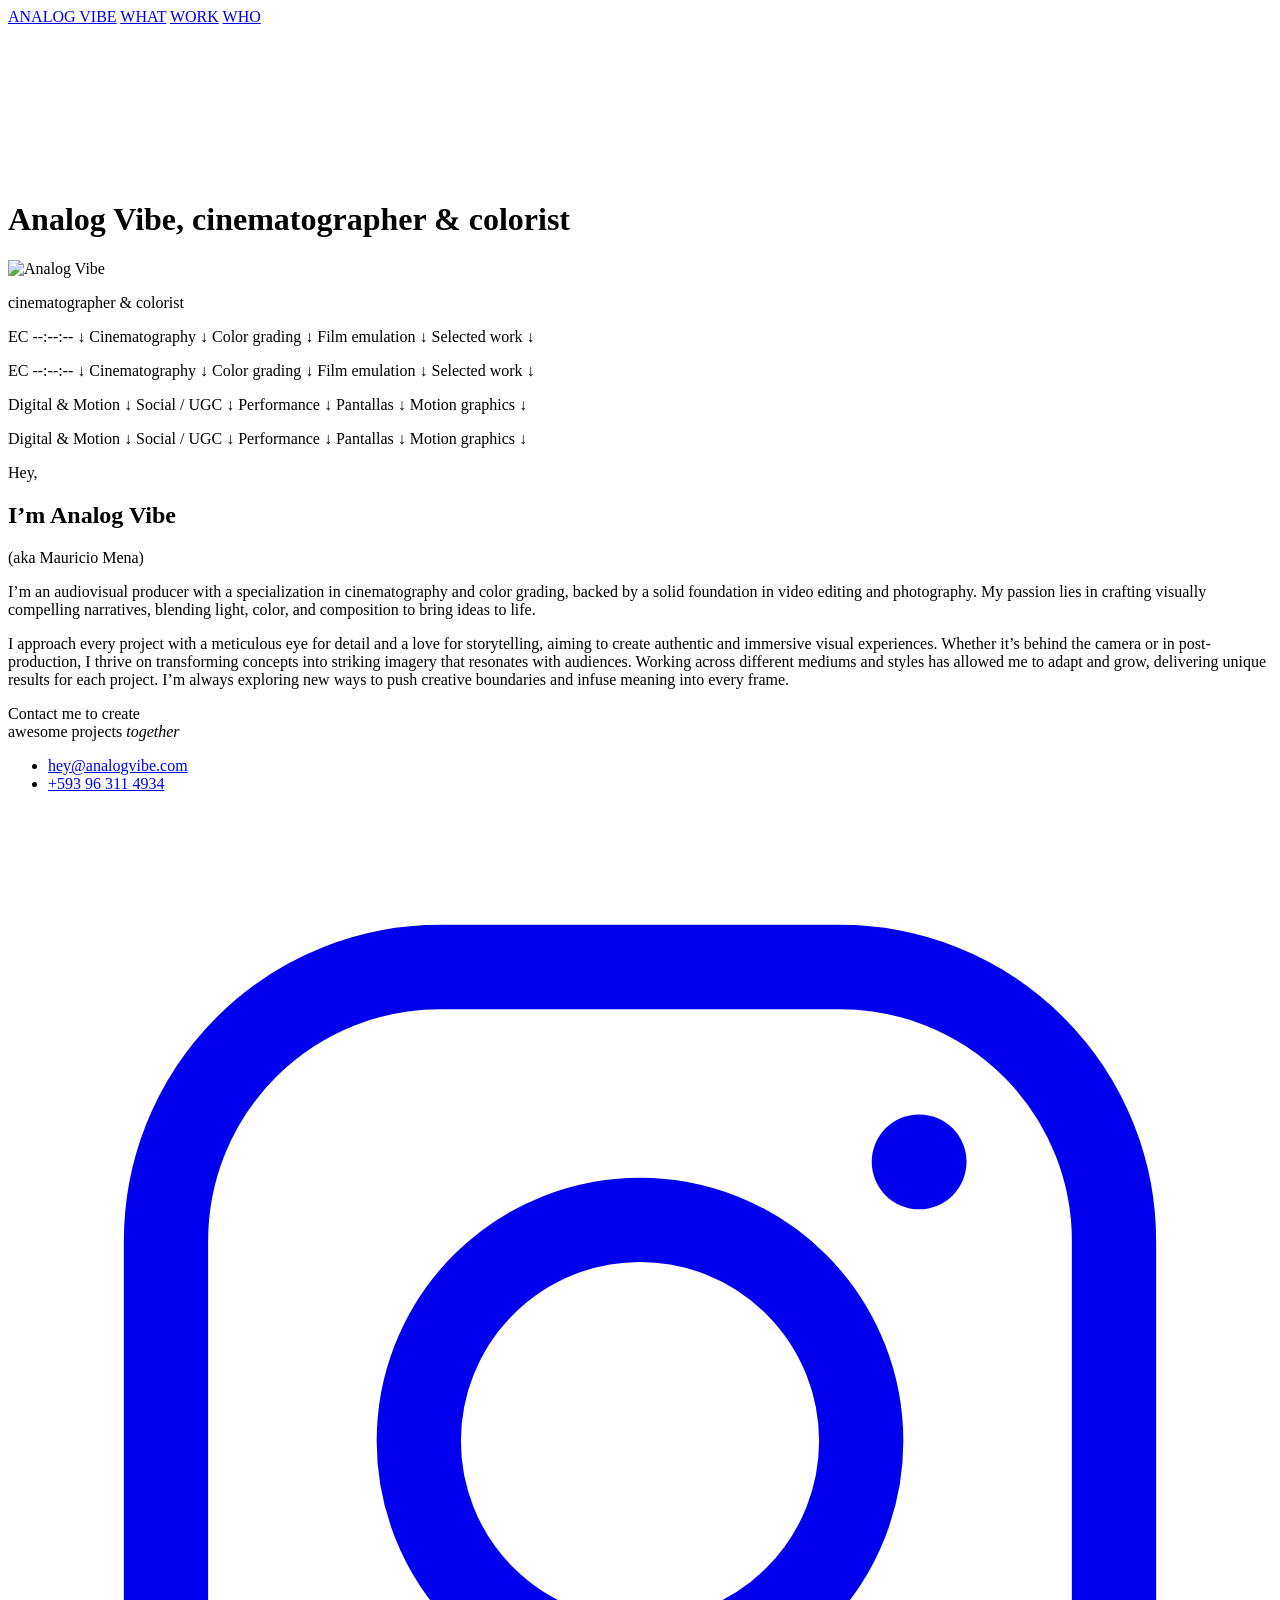
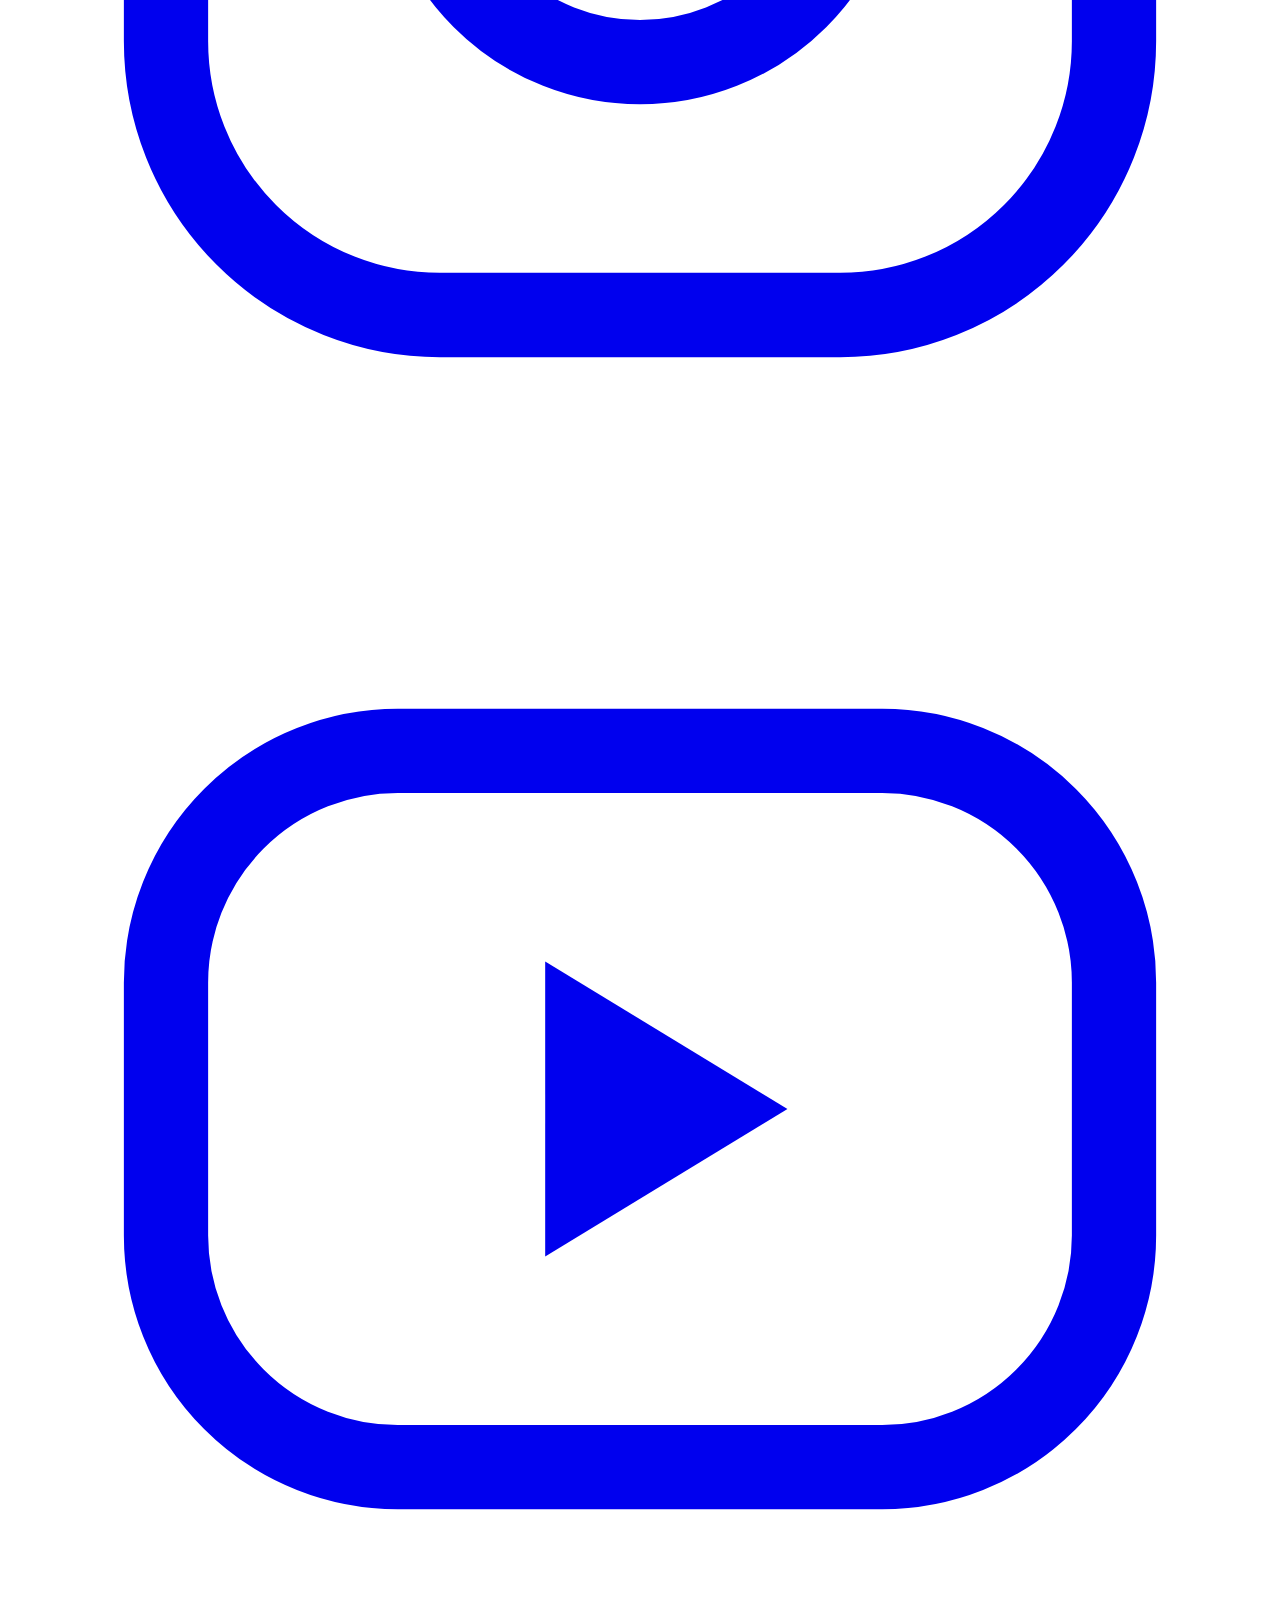
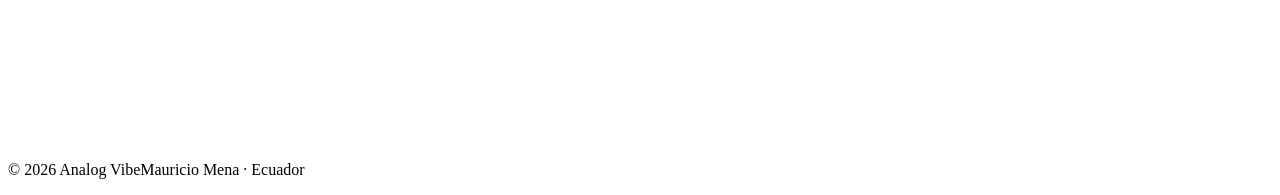
==== index.html @ 3e75805b "Add files via upload" ====
<!doctype html>
<html lang="es">
<head>
<meta charset="utf-8">
<meta name="viewport" content="width=device-width, initial-scale=1, viewport-fit=cover">
<title>Analog Vibe | Cinematographer and Colorist</title>
<meta name="description" content="Analog Vibe (Mauricio Mena) es productor audiovisual especializado en cinematografía y color grading. Documentales, comerciales, cortometrajes, contenido digital y motion graphics.">
<meta name="theme-color" content="#000000">
<link rel="canonical" href="https://analogvibe.com/">
<meta property="og:type" content="website">
<meta property="og:title" content="Analog Vibe | Cinematographer and Colorist">
<meta property="og:description" content="Productor audiovisual: cinematografía, color grading, contenido digital y motion graphics.">
<meta property="og:image" content="assets/img/hero-poster.jpg">
<link rel="icon" href="assets/img/favicon.png">
<link rel="preconnect" href="https://fonts.googleapis.com">
<link rel="preconnect" href="https://fonts.gstatic.com" crossorigin>
<link rel="stylesheet" href="https://fonts.googleapis.com/css2?family=Archivo:wdth,wght@62..125,100..900&display=swap">
<link rel="stylesheet" href="css/style.css">
<script type="application/ld+json">
{"@context":"https://schema.org","@type":"Person","name":"Mauricio Mena","alternateName":"Analog Vibe","jobTitle":"Cinematographer and Colorist","email":"hey@analogvibe.com","telephone":"+593963114934","sameAs":["https://www.instagram.com/analog_vibe001/","https://www.youtube.com/@analog_vibe001"]}
</script>
</head>
<body>

<nav class="nav" aria-label="Principal">
  <a class="nav__brand" href="#what">ANALOG VIBE</a>
  <span class="nav__links">
  <a href="#what" data-spy="what">WHAT</a>
  <a href="#work" data-spy="work">WORK</a>
  <a href="#who" data-spy="who">WHO</a>
  </span>
</nav>

<header class="hero" id="what">
  <video id="heroVideo" class="hero__video" autoplay muted loop playsinline preload="metadata" poster="assets/img/hero-poster.jpg" aria-hidden="true">
    <source src="assets/video/hero-720.mp4" type="video/mp4" media="(max-width: 800px)">
    <source src="assets/video/hero-1080.mp4" type="video/mp4">
  </video>
  <div class="hero__shade"></div>
  <div class="hero__brand">
    <h1 class="sr-only">Analog Vibe, cinematographer &amp; colorist</h1>
    <img class="hero__logo" src="assets/img/logo.png" alt="Analog Vibe" width="1895" height="492">
    <p class="hero__role">cinematographer &amp; colorist</p>
  </div>
</header>

<div class="band" aria-label="Información">
  <div class="band__track">
    <p class="band__set"><span class="clock" data-tz="America/Guayaquil">EC --:--:--</span> &darr; Cinematography &darr; Color grading &darr; Film emulation &darr; Selected work &darr;</p>
    <p class="band__set" aria-hidden="true"><span class="clock" data-tz="America/Guayaquil">EC --:--:--</span> &darr; Cinematography &darr; Color grading &darr; Film emulation &darr; Selected work &darr;</p>
  </div>
</div>

<main>
  <section class="work" id="work" data-block="cine" aria-label="Trabajos de cinematografía y color">
    <div class="work__bar">
      <p class="work__count" aria-live="polite"></p>
      <div class="filters" role="group" aria-label="Filtrar proyectos"></div>
    </div>
    <div class="stage"><div class="grid"></div></div>
    <div class="more"><button type="button" class="more__btn" hidden>Load More</button></div>
  </section>

  <div class="band band--sep" id="digital-band" aria-label="Digital y motion">
    <div class="band__track">
      <p class="band__set">Digital &amp; Motion &darr; Social / UGC &darr; Performance &darr; Pantallas &darr; Motion graphics &darr;</p>
      <p class="band__set" aria-hidden="true">Digital &amp; Motion &darr; Social / UGC &darr; Performance &darr; Pantallas &darr; Motion graphics &darr;</p>
    </div>
  </div>
  <section class="work work--digital" id="digital" data-block="digital" aria-label="Contenido digital y motion">
    <div class="work__bar">
      <p class="work__count" aria-live="polite"></p>
      <div class="filters" role="group" aria-label="Filtrar proyectos digitales"></div>
    </div>
    <div class="stage"><div class="grid"></div></div>
    <div class="more"><button type="button" class="more__btn" hidden>Load More</button></div>
  </section>

  <section class="about" id="who" aria-labelledby="aboutTitle">
    <div class="about__bg" role="presentation"></div>
    <div class="about__text">
      <p class="about__hey">Hey,</p>
      <h2 class="about__title" id="aboutTitle">I’m Analog Vibe</h2>
      <p class="about__aka">(aka Mauricio Mena)</p>
      <p>I’m an audiovisual producer with a specialization in cinematography and color grading, backed by a solid foundation in video editing and photography. My passion lies in crafting visually compelling narratives, blending light, color, and composition to bring ideas to life.</p>
      <p>I approach every project with a meticulous eye for detail and a love for storytelling, aiming to create authentic and immersive visual experiences. Whether it’s behind the camera or in post-production, I thrive on transforming concepts into striking imagery that resonates with audiences. Working across different mediums and styles has allowed me to adapt and grow, delivering unique results for each project. I’m always exploring new ways to push creative boundaries and infuse meaning into every frame.</p>
    </div>
  </section>

</main>

<footer class="contact" id="contact">
  <div class="contact__top">
    <p class="contact__cta">Contact me to create<br>awesome projects <em>together</em></p>
    <ul class="contact__list">
      <li><a href="mailto:hey@analogvibe.com">hey@analogvibe.com</a></li>
      <li><a href="tel:+593963114934">+593 96 311 4934</a></li>
    </ul>
    <p class="contact__social">
      <a href="https://www.instagram.com/analog_vibe001/" target="_blank" rel="noopener" aria-label="Instagram de Analog Vibe">
        <svg viewBox="0 0 24 24" fill="none" stroke="currentColor" stroke-width="1.6" aria-hidden="true"><rect x="3" y="3" width="18" height="18" rx="5.2"/><circle cx="12" cy="12" r="4.2"/><circle cx="17.3" cy="6.7" r=".9" fill="currentColor" stroke="none"/></svg>
      </a>
      <a href="https://www.youtube.com/@analog_vibe001" target="_blank" rel="noopener" aria-label="YouTube de Analog Vibe">
        <svg viewBox="0 0 24 24" fill="none" stroke="currentColor" stroke-width="1.6" aria-hidden="true"><rect x="3" y="5.2" width="18" height="13.6" rx="4.4"/><path d="M10.2 9.2l4.6 2.8-4.6 2.8z" fill="currentColor" stroke="none"/></svg>
      </a>
    </p>
  </div>
  <p class="contact__legal"><span>&copy; 2026 Analog Vibe</span><span>Mauricio Mena · Ecuador</span></p>
</footer>

<dialog class="lb" id="lightbox" aria-label="Reproductor de video">
  <div class="lb__inner">
    <button type="button" class="lb__close" aria-label="Cerrar video">&times;</button>
    <div class="lb__screen" id="lbScreen"></div>
    <div class="lb__meta">
      <h3 id="lbTitle"></h3>
      <p id="lbDesc"></p>
      <a id="lbLink" href="#" target="_blank" rel="noopener" hidden>Ver en YouTube</a>
    </div>
  </div>
</dialog>

<noscript><p style="padding:24px;text-align:center">Activa JavaScript para ver la galería, o visita <a href="https://www.youtube.com/@analog_vibe001">YouTube</a>.</p></noscript>

<script src="data/projects.js"></script>
<script src="js/main.js"></script>
</body>
</html>
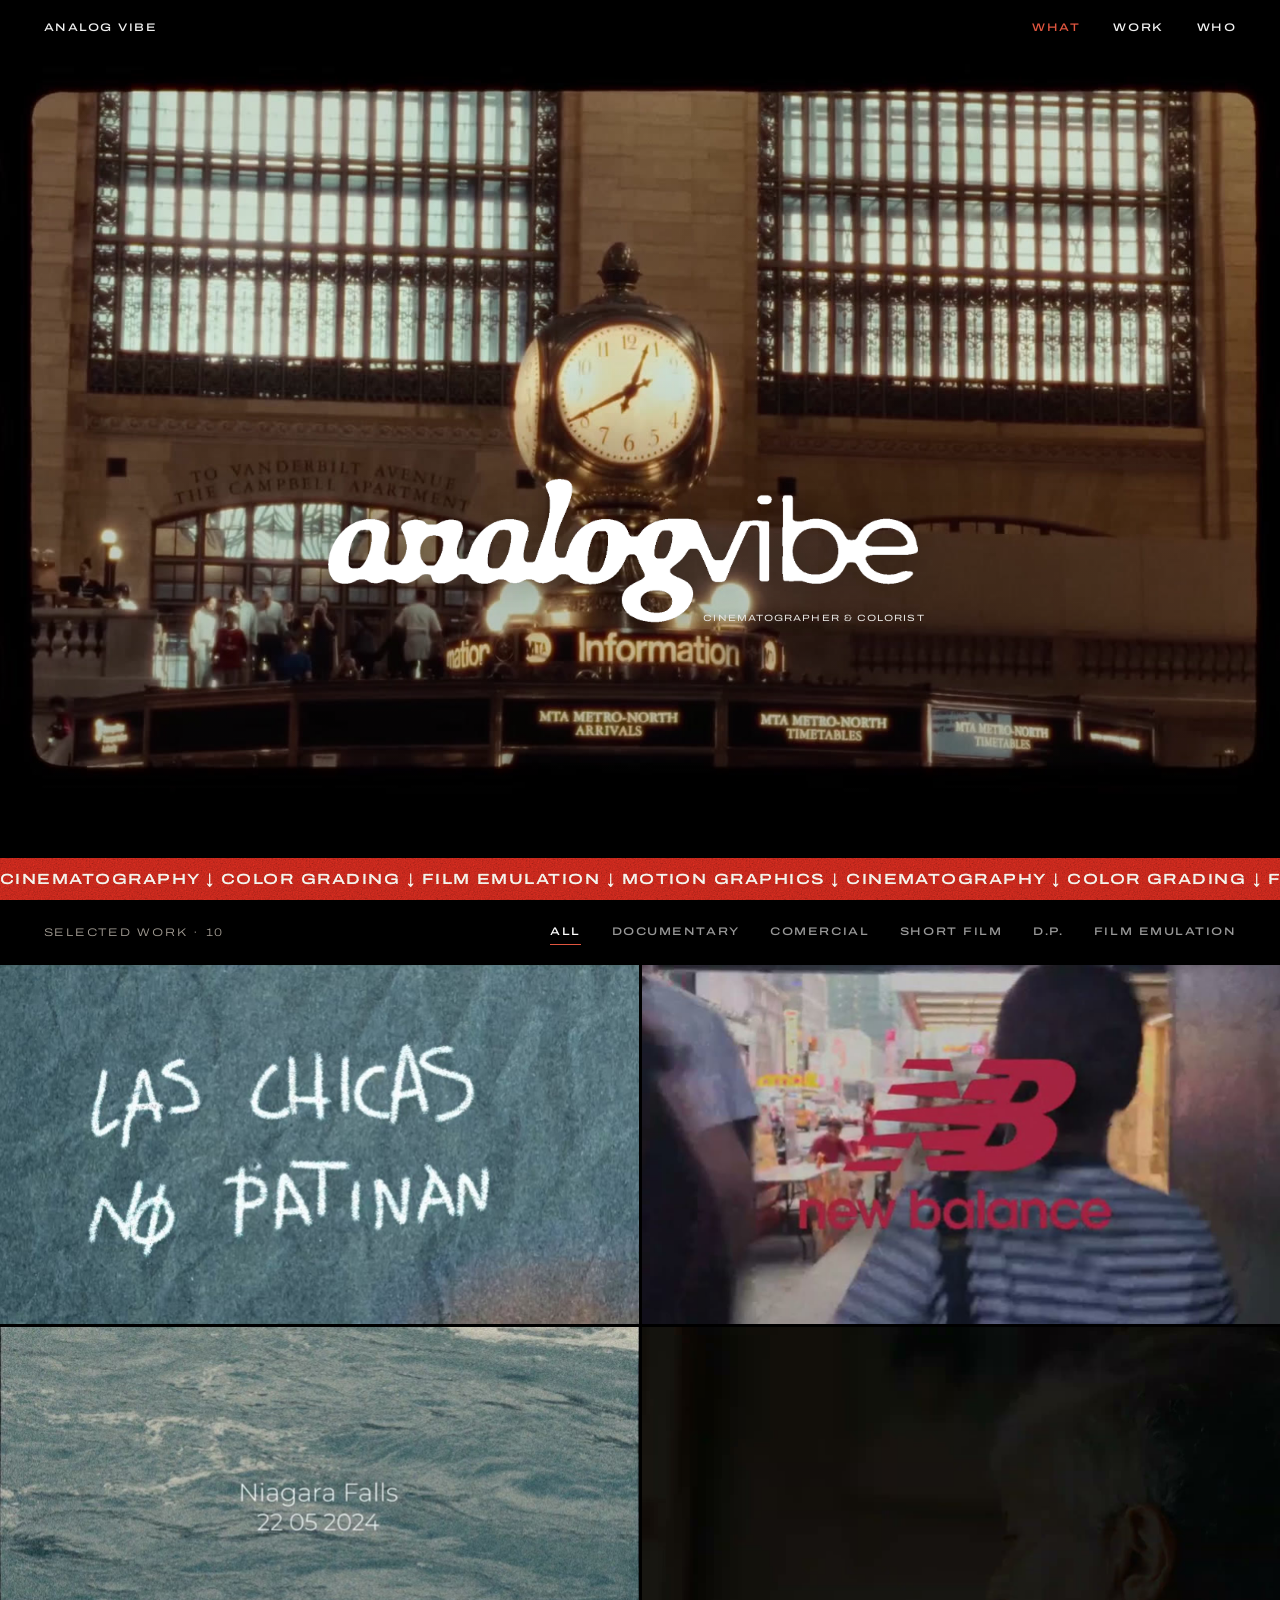
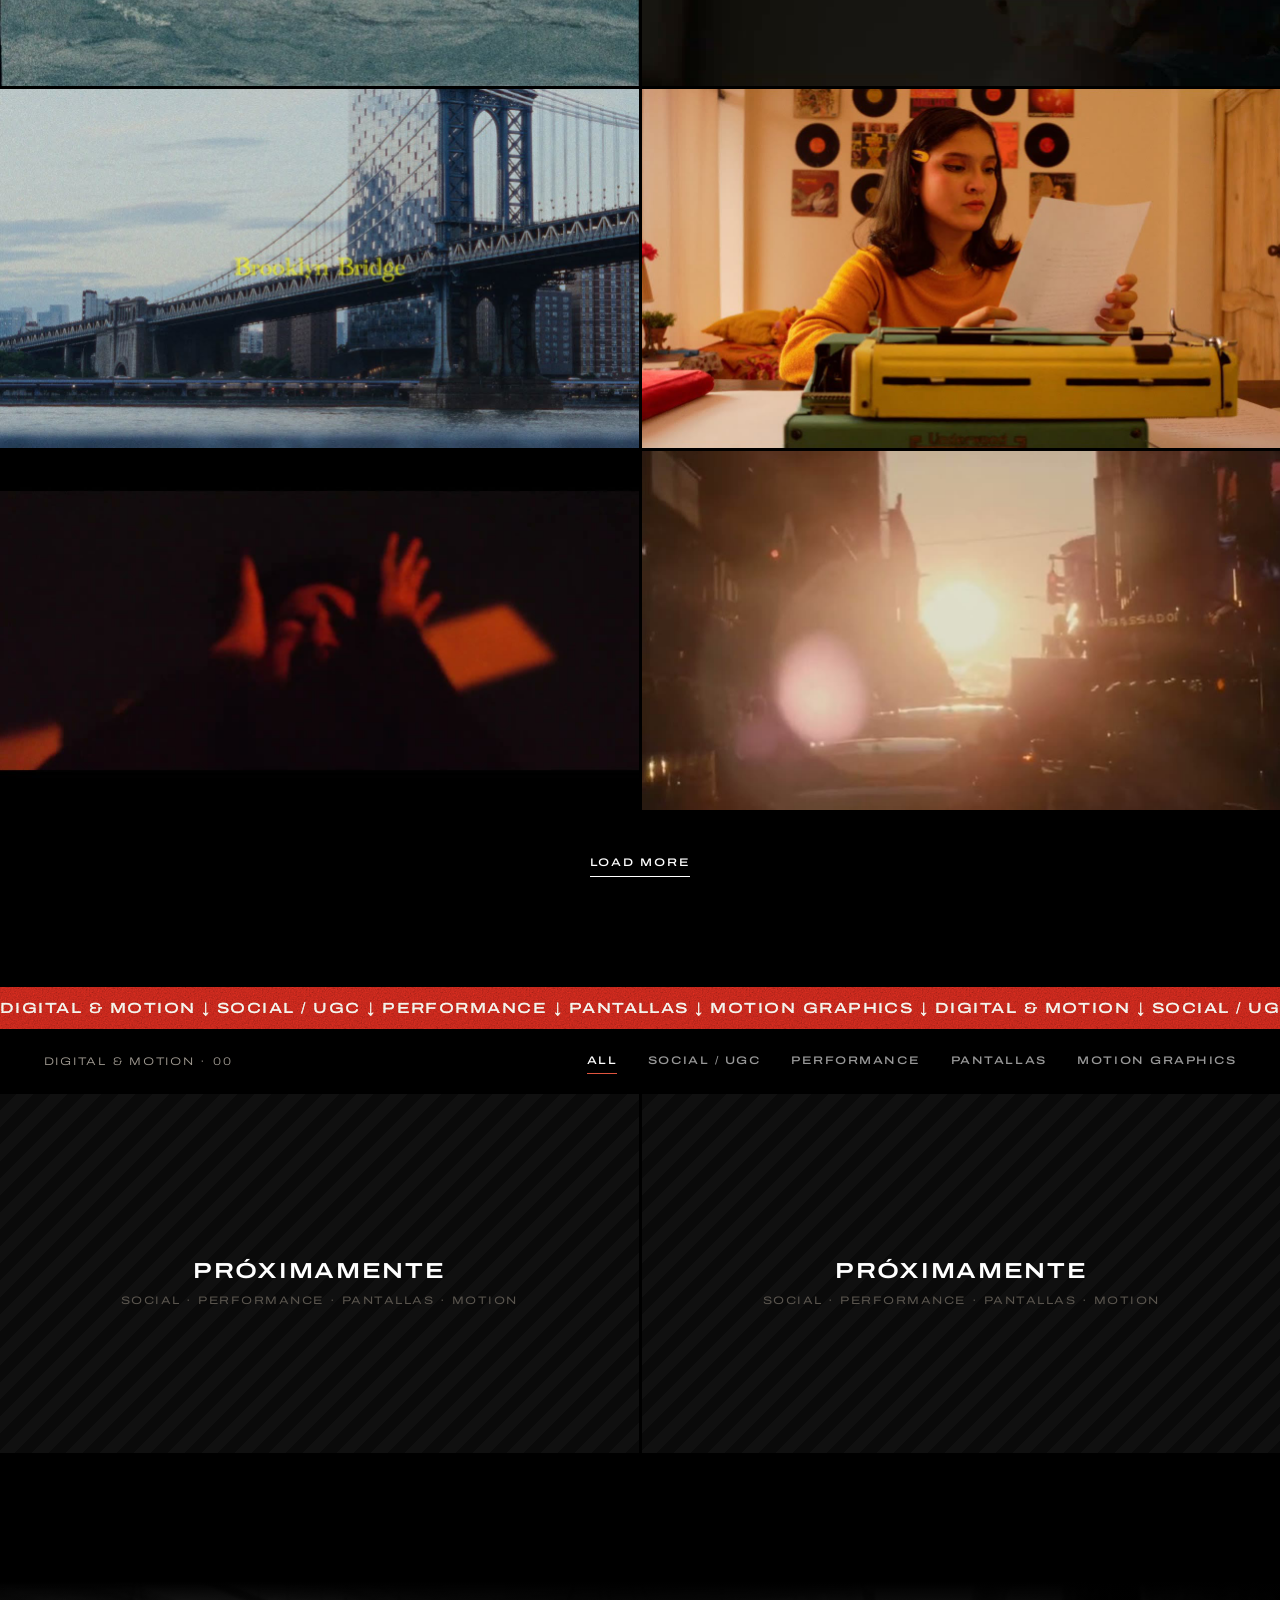
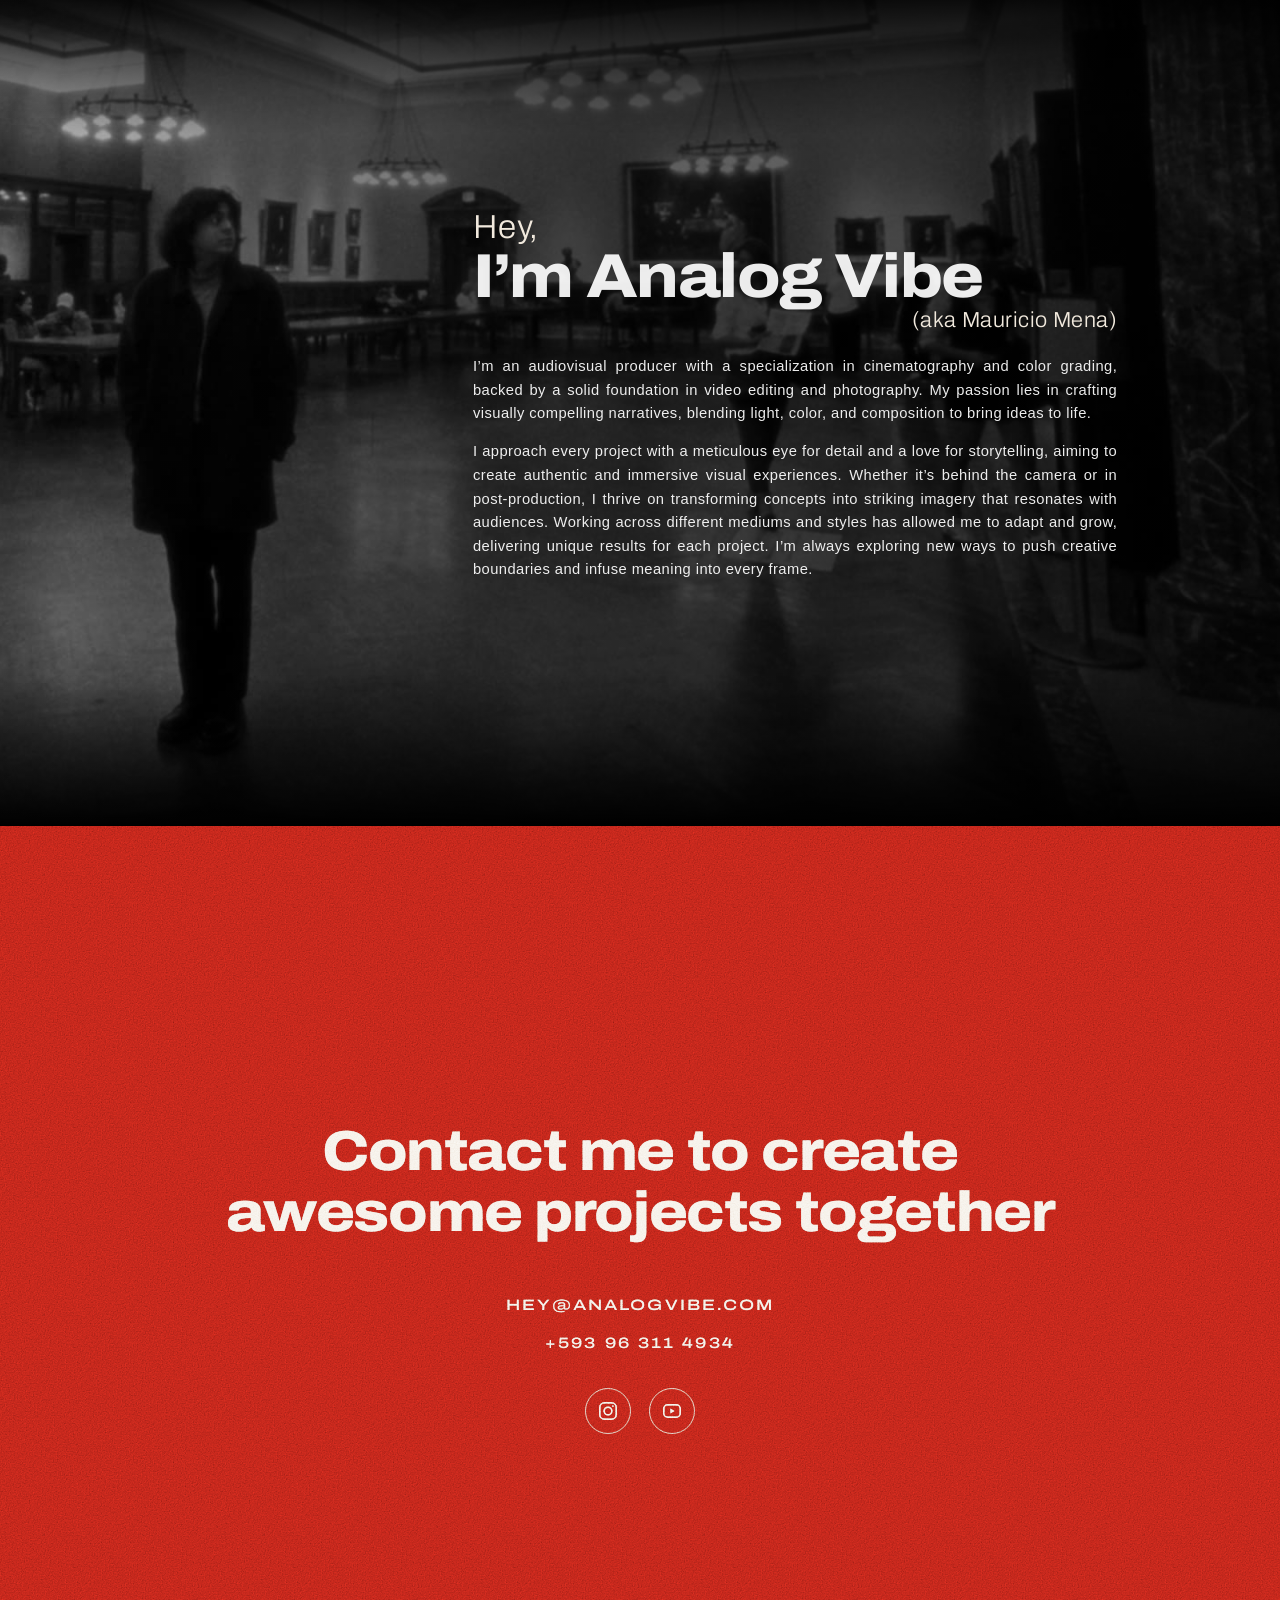
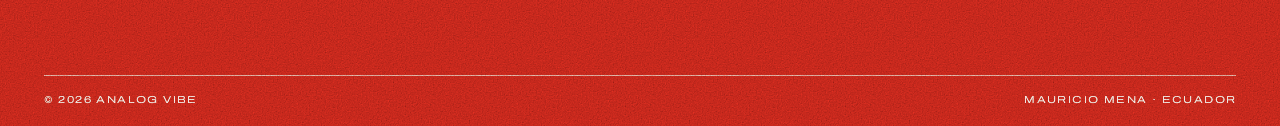
==== commit 6f0a4551: "Add files via upload" ====
--- a/index.html
+++ b/index.html
@@ -46,8 +46,8 @@
 
 <div class="band" aria-label="Información">
   <div class="band__track">
-    <p class="band__set"><span class="clock" data-tz="America/Guayaquil">EC --:--:--</span> &darr; Cinematography &darr; Color grading &darr; Film emulation &darr; Selected work &darr;</p>
-    <p class="band__set" aria-hidden="true"><span class="clock" data-tz="America/Guayaquil">EC --:--:--</span> &darr; Cinematography &darr; Color grading &darr; Film emulation &darr; Selected work &darr;</p>
+    <p class="band__set">Cinematography &darr; Color grading &darr; Film emulation &darr; Motion graphics &darr; Cinematography &darr; Color grading &darr; Film emulation &darr; Motion graphics &darr; </p>
+    <p class="band__set" aria-hidden="true">Cinematography &darr; Color grading &darr; Film emulation &darr; Motion graphics &darr; Cinematography &darr; Color grading &darr; Film emulation &darr; Motion graphics &darr; </p>
   </div>
 </div>
 
@@ -63,8 +63,8 @@
 
   <div class="band band--sep" id="digital-band" aria-label="Digital y motion">
     <div class="band__track">
-      <p class="band__set">Digital &amp; Motion &darr; Social / UGC &darr; Performance &darr; Pantallas &darr; Motion graphics &darr;</p>
-      <p class="band__set" aria-hidden="true">Digital &amp; Motion &darr; Social / UGC &darr; Performance &darr; Pantallas &darr; Motion graphics &darr;</p>
+      <p class="band__set">Digital &amp; Motion &darr; Social / UGC &darr; Performance &darr; Pantallas &darr; Motion graphics &darr; Digital &amp; Motion &darr; Social / UGC &darr; Performance &darr; Pantallas &darr; Motion graphics &darr; </p>
+      <p class="band__set" aria-hidden="true">Digital &amp; Motion &darr; Social / UGC &darr; Performance &darr; Pantallas &darr; Motion graphics &darr; Digital &amp; Motion &darr; Social / UGC &darr; Performance &darr; Pantallas &darr; Motion graphics &darr; </p>
     </div>
   </div>
   <section class="work work--digital" id="digital" data-block="digital" aria-label="Contenido digital y motion">
--- a/css/style.css
+++ b/css/style.css
@@ -0,0 +1,178 @@
+/* Analog Vibe: tus trabajos primero.
+   Estructura: hero en video, franja roja, proyectos en tarjetas grandes, About, Digital & Motion, contacto.
+   Para probar rojos en vivo, abre la web con #colores al final de la dirección. */
+:root{
+  --bg:#000;
+  --fg:#fff;
+  --cream:#f1e9dd;
+  --dim:#a39d94;
+  --red:#9b1c14;        /* rojo profundo/vintage: franja, contacto, hover */
+  --red-hi:#e0553f;     /* versión clara del mismo rojo, para texto pequeño sobre negro */
+    --wide:"Archivo","Helvetica Neue",Helvetica,Arial,sans-serif;
+  --font-body:"Avenir Next","Avenir","Helvetica Neue",Helvetica,Arial,sans-serif;
+  --band:42px;
+  --gutter:clamp(16px,3.4vw,48px);
+  color-scheme:dark;
+}
+*{box-sizing:border-box}
+html{scroll-behavior:smooth}
+body{margin:0;background:var(--bg);color:var(--fg);font-family:var(--font-body);font-weight:300;line-height:1.6;-webkit-font-smoothing:antialiased;overflow-x:hidden}
+img,video{max-width:100%;display:block}
+a{color:inherit}
+:focus-visible{outline:2px solid var(--red-hi);outline-offset:3px}
+.sr-only{position:absolute;width:1px;height:1px;overflow:hidden;clip:rect(0 0 0 0);white-space:nowrap}
+.wide{font-family:var(--wide);font-stretch:125%;font-variation-settings:"wdth" 125;text-transform:uppercase;letter-spacing:.1em}
+
+/* menú: barra superior; transparente sobre el hero, sólida al bajar */
+html{scroll-padding-top:56px}
+.nav{position:fixed;top:0;left:0;right:0;z-index:30;display:flex;align-items:center;justify-content:space-between;height:56px;padding:env(safe-area-inset-top,0px) max(var(--gutter),env(safe-area-inset-right,0px)) 0 max(var(--gutter),env(safe-area-inset-left,0px));font-family:var(--wide);font-stretch:125%;font-variation-settings:"wdth" 125;font-weight:500;font-size:11px;letter-spacing:.14em;background:transparent;transition:background .35s,backdrop-filter .35s}
+.nav.is-solid{background:rgba(0,0,0,.88);-webkit-backdrop-filter:blur(10px);backdrop-filter:blur(10px)}
+.nav__brand{opacity:0;pointer-events:none;transition:opacity .35s}
+.nav.is-solid .nav__brand{opacity:1;pointer-events:auto}
+.nav__links{display:flex;gap:clamp(18px,2.6vw,36px)}
+.nav a{text-decoration:none;color:rgba(255,255,255,.94);transition:color .25s}
+.nav a:hover,.nav a.is-active{color:var(--red-hi)}
+.nav__brand:hover{color:#fff}
+
+/* hero */
+.hero{position:relative;height:calc(100svh - var(--band));min-height:440px;overflow:hidden;background:#000}
+.hero__video{position:absolute;inset:0;width:100%;height:100%;object-fit:cover}
+.hero__shade{position:absolute;inset:0;background:linear-gradient(rgba(0,0,0,.12),rgba(0,0,0,.05) 40%,rgba(0,0,0,.3))}
+.hero__brand{position:absolute;left:50%;top:62%;width:min(62vw,720px);transform:translate(-50%,-50%)}
+.hero__logo{width:100%;height:auto;filter:drop-shadow(0 2px 14px rgba(0,0,0,.25))}
+.hero__brand{container-type:inline-size}
+.hero__role{position:absolute;left:58.8%;right:11.4%;bottom:1.6%;margin:0;padding:0;text-align:right;white-space:nowrap;font-family:var(--wide);font-stretch:125%;font-variation-settings:"wdth" 125;font-weight:400;text-transform:uppercase;font-size:clamp(6px,.62vw,9px);font-size:1.26cqw;letter-spacing:.12em;line-height:1;color:#e9e7e4;text-shadow:0 1px 8px rgba(0,0,0,.45)}
+
+/* grano de película sobre el rojo */
+.band,.contact{position:relative;isolation:isolate}
+.band::after,.contact::after{content:"";position:absolute;inset:-60px;z-index:5;pointer-events:none;opacity:.95;mix-blend-mode:overlay;background:url("data:image/svg+xml,%3Csvg xmlns='http://www.w3.org/2000/svg' width='220' height='220'%3E%3Cfilter id='n'%3E%3CfeTurbulence type='fractalNoise' baseFrequency='.75' numOctaves='2' stitchTiles='stitch'/%3E%3CfeColorMatrix values='.33 .33 .33 0 0 .33 .33 .33 0 0 .33 .33 .33 0 0 0 0 0 0 1'/%3E%3C/filter%3E%3Crect width='100%25' height='100%25' filter='url(%23n)'/%3E%3C/svg%3E");animation:grain .9s steps(1) infinite}
+@keyframes grain{0%{transform:translate(0,0)}20%{transform:translate(-37px,22px)}40%{transform:translate(29px,-41px)}60%{transform:translate(-18px,-30px)}80%{transform:translate(41px,35px)}100%{transform:translate(0,0)}}
+
+/* franja roja */
+.band{background:var(--red);color:var(--cream);overflow:hidden;white-space:nowrap;font-family:var(--wide);font-stretch:125%;font-variation-settings:"wdth" 125;font-weight:500;text-transform:uppercase;letter-spacing:.1em;font-size:clamp(12px,1.15vw,15px)}
+.band__track{display:flex;width:max-content;animation:marquee 46s linear infinite}
+.band__set{margin:0;height:var(--band);line-height:var(--band);white-space:pre}
+.band--sep{margin-top:clamp(56px,8vw,120px)}
+.band__set::after{content:"   "}
+@keyframes marquee{to{transform:translateX(-50%)}}
+
+/* proyectos */
+.work{padding-top:0}
+.work__bar{display:flex;flex-wrap:wrap;align-items:center;justify-content:space-between;gap:10px 28px;padding:20px var(--gutter)}
+.work__count{margin:0;font-family:var(--wide);font-stretch:125%;font-variation-settings:"wdth" 125;font-size:11px;letter-spacing:.16em;text-transform:uppercase;color:var(--dim)}
+.filters{display:flex;flex-wrap:wrap;gap:8px clamp(16px,2.4vw,34px)}
+.filters button{all:unset;cursor:pointer;font-family:var(--wide);font-stretch:125%;font-variation-settings:"wdth" 125;font-weight:500;font-size:11px;letter-spacing:.14em;text-transform:uppercase;color:rgba(255,255,255,.6);padding:3px 0;border-bottom:1px solid transparent;transition:color .2s,border-color .2s}
+.filters button:hover{color:#fff}
+.filters button[aria-pressed="true"]{color:#fff;border-bottom-color:var(--red-hi)}
+.filters button:focus-visible{outline:2px solid var(--red-hi);outline-offset:4px}
+
+.stage{position:relative}
+.grid{display:grid;grid-template-columns:repeat(2,minmax(0,1fr));gap:3px}
+
+.tile{all:unset;box-sizing:border-box;position:relative;display:block;aspect-ratio:16/9;overflow:hidden;cursor:pointer;background:#0b0b0b;min-width:0;will-change:transform}
+.tile:focus-visible{outline:3px solid var(--red-hi);outline-offset:-3px}
+.tile__media{position:absolute;inset:0;width:100%;height:100%;object-fit:cover;transition:transform 1.1s cubic-bezier(.2,.8,.2,1)}
+.tile__shade{position:absolute;inset:0;background:rgba(0,0,0,.55);opacity:0;transition:opacity .45s}
+.tile__tint{position:absolute;inset:0;background:var(--red);mix-blend-mode:multiply;opacity:0;transition:opacity .5s}
+.tile__text{position:absolute;left:0;right:0;top:50%;transform:translateY(-50%);padding:0 8%;text-align:center;opacity:0;transition:opacity .45s,transform .6s cubic-bezier(.2,.8,.2,1);transform:translateY(calc(-50% + 10px))}
+.tile__name{display:block;font-family:var(--wide);font-stretch:125%;font-variation-settings:"wdth" 125;font-weight:600;text-transform:uppercase;letter-spacing:.08em;font-size:clamp(14px,1.7vw,26px);line-height:1.25;color:#fff;text-wrap:balance}
+.tile__sub{display:block;margin-top:.7em;font-family:var(--wide);font-stretch:125%;font-variation-settings:"wdth" 125;font-weight:400;text-transform:uppercase;letter-spacing:.14em;font-size:clamp(9px,.85vw,12px);line-height:1.5;color:rgba(255,255,255,.75);text-wrap:balance}
+.tile__credit{position:absolute;left:0;right:0;bottom:clamp(12px,1.8vw,24px);padding:0 6%;text-align:center;font-family:var(--wide);font-stretch:125%;font-variation-settings:"wdth" 125;font-weight:500;font-size:clamp(8px,.72vw,11px);letter-spacing:.14em;text-transform:uppercase;color:rgba(255,255,255,.88);opacity:0;transition:opacity .45s}
+.tile:hover .tile__media,.tile:focus-visible .tile__media{transform:scale(1.05)}
+.tile:hover .tile__tint,.tile:focus-visible .tile__tint{opacity:.35}
+.tile:hover .tile__shade,.tile:focus-visible .tile__shade{opacity:1}
+.tile:hover .tile__text,.tile:focus-visible .tile__text{opacity:1;transform:translateY(-50%)}
+.tile:hover .tile__credit,.tile:focus-visible .tile__credit{opacity:1}
+.tile--soon .tile__text,.tile--soon .tile__shade{opacity:1}
+@media (hover:none){.tile__shade{opacity:1;background:linear-gradient(rgba(0,0,0,.3),rgba(0,0,0,.5))}.tile__text,.tile__credit{opacity:1;transform:translateY(-50%)}.tile__credit{transform:none}}
+.tile--soon{cursor:default;pointer-events:none;background:repeating-linear-gradient(135deg,#0a0a0a 0 12px,#101010 12px 24px)}
+.tile--soon .tile__text{color:#5a554e}
+.tile--soon .tile__sub{color:#5a554e}
+
+/* tarjetas que salen: caen, chocan y se van */
+.debris{position:absolute;inset:0;pointer-events:none;z-index:6}
+.debris .tile{position:absolute;left:0;top:0;margin:0;aspect-ratio:auto;box-shadow:0 24px 48px rgba(0,0,0,.6)}
+.debris .tile__media{transition:none}
+
+.more{display:flex;justify-content:center;padding:44px 0 8px}
+.more__btn{all:unset;cursor:pointer;font-family:var(--wide);font-stretch:125%;font-variation-settings:"wdth" 125;font-weight:500;font-size:11px;letter-spacing:.16em;text-transform:uppercase;border-bottom:1px solid #fff;padding-bottom:4px;transition:color .2s,border-color .2s}
+.more__btn:hover{color:var(--red-hi);border-color:var(--red-hi)}
+.more__btn[hidden]{display:none}
+.more__btn:focus-visible{outline:2px solid var(--red-hi);outline-offset:6px}
+
+/* about (texto igual que antes; tipografías nuevas en los títulos) */
+.about{position:relative;display:flex;align-items:center;min-height:max(440px,calc(100svh - 56px));padding:clamp(40px,6vw,80px) var(--gutter);overflow:hidden;margin-top:clamp(40px,6vw,90px)}
+.about__bg{position:absolute;inset:0;background:#000 url("../assets/img/about-bg.jpg") center/cover no-repeat}
+.about__bg::after{content:"";position:absolute;inset:0;background:linear-gradient(90deg,rgba(0,0,0,.15),rgba(0,0,0,.55) 45%,rgba(0,0,0,.55)),linear-gradient(#000,transparent 18%,transparent 82%,#000)}
+.about__text{position:relative;margin-left:36%;width:min(54%,760px);font-size:clamp(13px,1.15vw,15px);letter-spacing:.03em;text-align:justify;color:rgba(255,255,255,.92);text-wrap:pretty}
+.about__text p{margin:0 0 1em}
+.about__hey{font-family:var(--wide);font-weight:300;font-size:clamp(22px,2.6vw,36px);line-height:1;color:var(--cream);margin:0!important;text-align:left}
+.about__title{margin:0;font-family:var(--wide);font-stretch:112%;font-variation-settings:"wdth" 112;font-weight:800;font-size:clamp(32px,5vw,62px);line-height:1.05;letter-spacing:-.025em;text-align:left}
+.about__aka{font-family:var(--wide);font-weight:300;font-size:clamp(16px,1.7vw,24px);line-height:1.1;color:var(--cream);text-align:right;margin:0 0 1em!important}
+
+/* digital & motion */
+
+/* contacto, en rojo como la franja */
+.contact{margin-top:0;min-height:100svh;display:flex;flex-direction:column;justify-content:space-between;background:var(--red);color:var(--cream);text-align:center;padding:calc(56px + clamp(32px,6vw,80px)) var(--gutter) 0;overflow:hidden}
+.contact__top{flex:1;display:flex;flex-direction:column;align-items:center;justify-content:center}
+.contact__cta{margin:0 0 clamp(28px,4vw,48px);font-family:var(--wide);font-stretch:112%;font-variation-settings:"wdth" 112;font-weight:800;font-size:clamp(28px,4.4vw,62px);line-height:1.08;letter-spacing:-.025em}
+.contact__list{list-style:none;margin:0 0 30px;padding:0;display:flex;flex-direction:column;align-items:center;gap:10px;font-family:var(--wide);font-stretch:125%;font-variation-settings:"wdth" 125;font-weight:500;font-size:clamp(12px,1.2vw,15px);letter-spacing:.14em;text-transform:uppercase;line-height:1}
+.contact__list a{display:block;text-decoration:none;padding:6px 0;border-bottom:1px solid transparent;transition:border-color .2s}
+.contact__list a:hover{border-bottom-color:currentColor}
+.contact__social{display:flex;justify-content:center;gap:18px;margin:0}
+.contact__social a{display:grid;place-items:center;width:46px;height:46px;border:1px solid rgba(241,233,221,.6);border-radius:50%;transition:background .2s,color .2s}
+.contact__social svg{width:22px;height:22px}
+.contact__social a:hover{background:var(--cream);color:var(--red)}
+.contact__legal{display:flex;flex-wrap:wrap;justify-content:space-between;gap:6px 24px;margin:clamp(40px,6vw,80px) 0 0;padding:16px 0 max(18px,env(safe-area-inset-bottom,0px));border-top:1px solid rgba(241,233,221,.45);font-family:var(--wide);font-stretch:125%;font-variation-settings:"wdth" 125;font-size:10px;letter-spacing:.14em;text-transform:uppercase}
+.contact :focus-visible{outline-color:var(--cream)}
+
+/* visor de video */
+.lb{border:0;padding:0;background:transparent;color:#fff;width:min(1100px,94vw);max-height:96vh;overflow:visible}
+.lb::backdrop{background:rgba(0,0,0,.94)}
+.lb__inner{position:relative}
+.lb__close{all:unset;cursor:pointer;position:absolute;top:-44px;right:0;font-size:38px;line-height:1;padding:0 4px}
+.lb__close:focus-visible{outline:2px solid var(--red-hi)}
+.lb__screen{position:relative;aspect-ratio:16/9;background:#000;max-height:76vh;margin:0 auto}
+.lb--vertical .lb__screen{aspect-ratio:9/16;height:76vh;max-width:100%}
+.lb__screen iframe,.lb__screen video{position:absolute;inset:0;width:100%;height:100%;border:0;background:#000}
+.lb__meta{padding:18px 2px 0;max-width:80ch}
+.lb__meta h3{margin:0 0 8px;font-family:var(--wide);font-stretch:112%;font-variation-settings:"wdth" 112;font-weight:700;font-size:clamp(18px,2vw,26px);line-height:1.15;letter-spacing:-.01em}
+.lb__meta p{margin:0 0 10px;font-size:14px;color:rgba(255,255,255,.8)}
+.lb__meta a{font-size:13px;letter-spacing:.06em}
+
+/* probador de rojos (solo con #colores) */
+.palette{position:fixed;left:max(12px,env(safe-area-inset-left,0px));bottom:max(12px,env(safe-area-inset-bottom,0px));z-index:60;background:rgba(10,10,10,.94);border:1px solid #333;padding:12px 14px;font-family:ui-monospace,Menlo,monospace;font-size:11px;letter-spacing:.08em;color:#ddd;max-width:calc(100vw - 24px)}
+.palette p{margin:0 0 8px;text-transform:uppercase;letter-spacing:.16em;color:#888}
+.palette__row{display:flex;flex-wrap:wrap;gap:8px}
+.palette button{all:unset;cursor:pointer;width:34px;height:34px;border-radius:50%;border:2px solid transparent;box-shadow:0 0 0 1px #444}
+.palette button[aria-pressed="true"]{border-color:#fff}
+.palette button:focus-visible{outline:2px solid #fff;outline-offset:2px}
+.palette output{display:block;margin-top:8px;color:#fff}
+
+/* móvil */
+@media (max-width:900px){
+  .about{min-height:0}
+  .about__text{margin-left:0;width:100%;text-align:left}
+  .about__bg::after{background:linear-gradient(rgba(0,0,0,.6),rgba(0,0,0,.72))}
+}
+@media (max-width:700px){
+  .grid{grid-template-columns:1fr}
+  .tile__name{font-size:clamp(15px,4.6vw,20px)}
+  .tile__sub{font-size:10px}
+  .tile__credit{font-size:8px}
+}
+@media (max-width:560px){
+  .hero__brand{width:80vw;top:60%}
+  .hero__role{position:static;margin:-.4em 0 0;padding-right:11%;font-size:9px;letter-spacing:.16em}
+  .nav{font-size:10px}
+  .nav__brand{display:none}
+  .nav{justify-content:flex-end}
+}
+@media (prefers-reduced-motion:reduce){
+  html{scroll-behavior:auto}
+  .band__track{animation:none}
+  .band::after,.contact::after{animation:none}
+  .tile__media,.tile__tint,.contact__social a{transition:none}
+  .tile:hover .tile__media{transform:none}
+}
+.contact__cta em{font-style:normal}
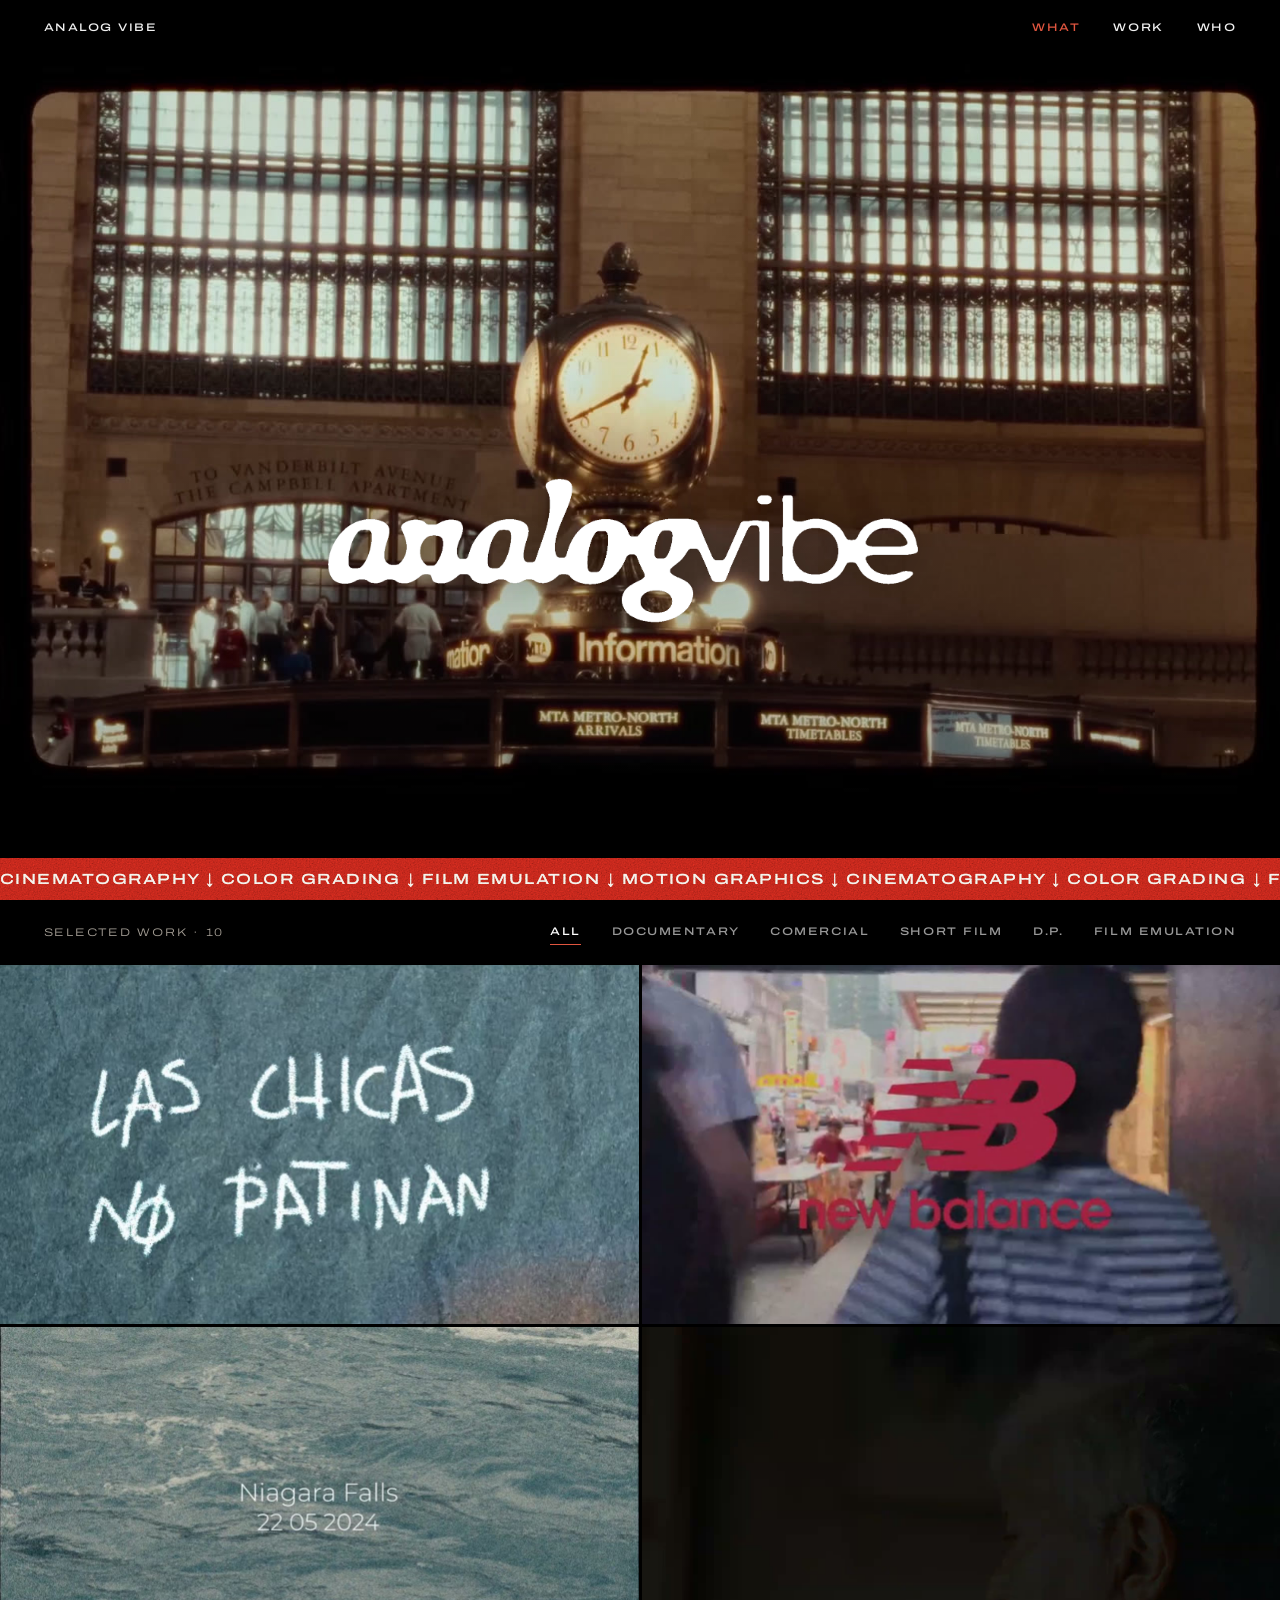
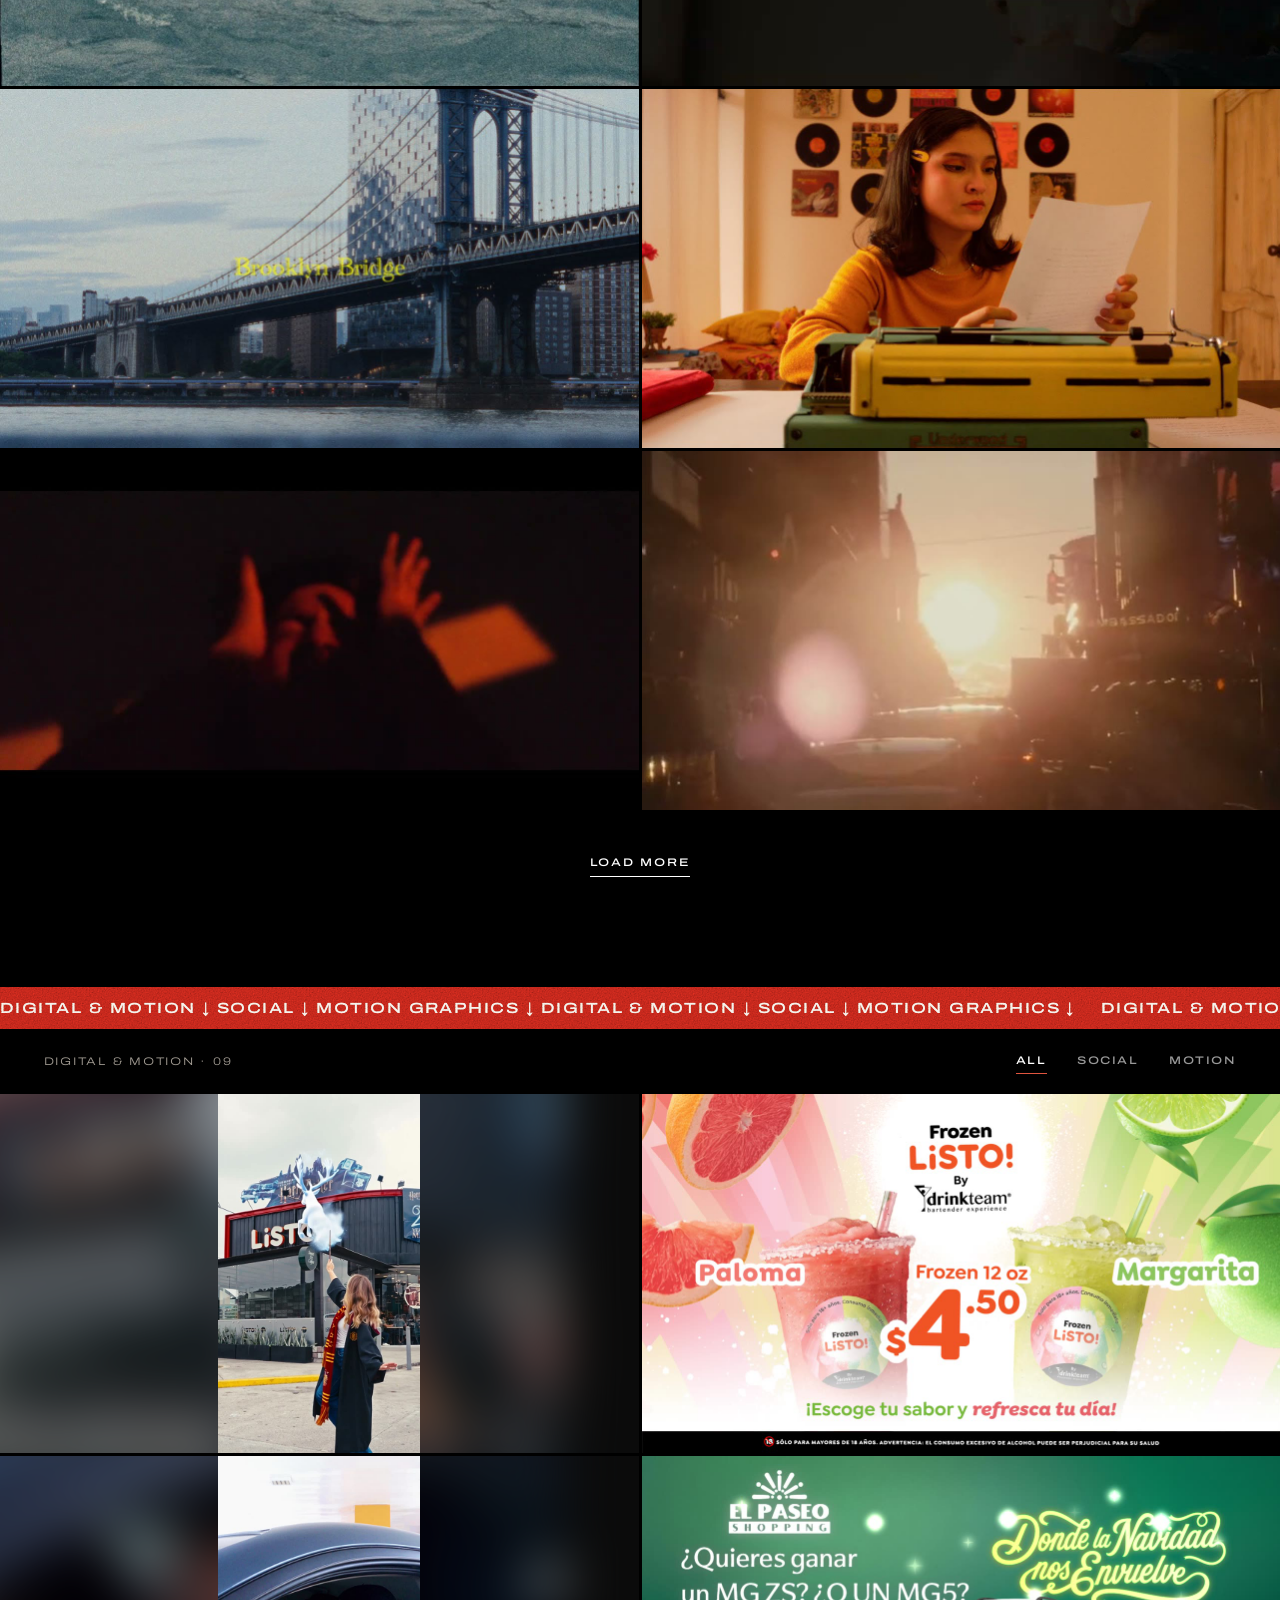
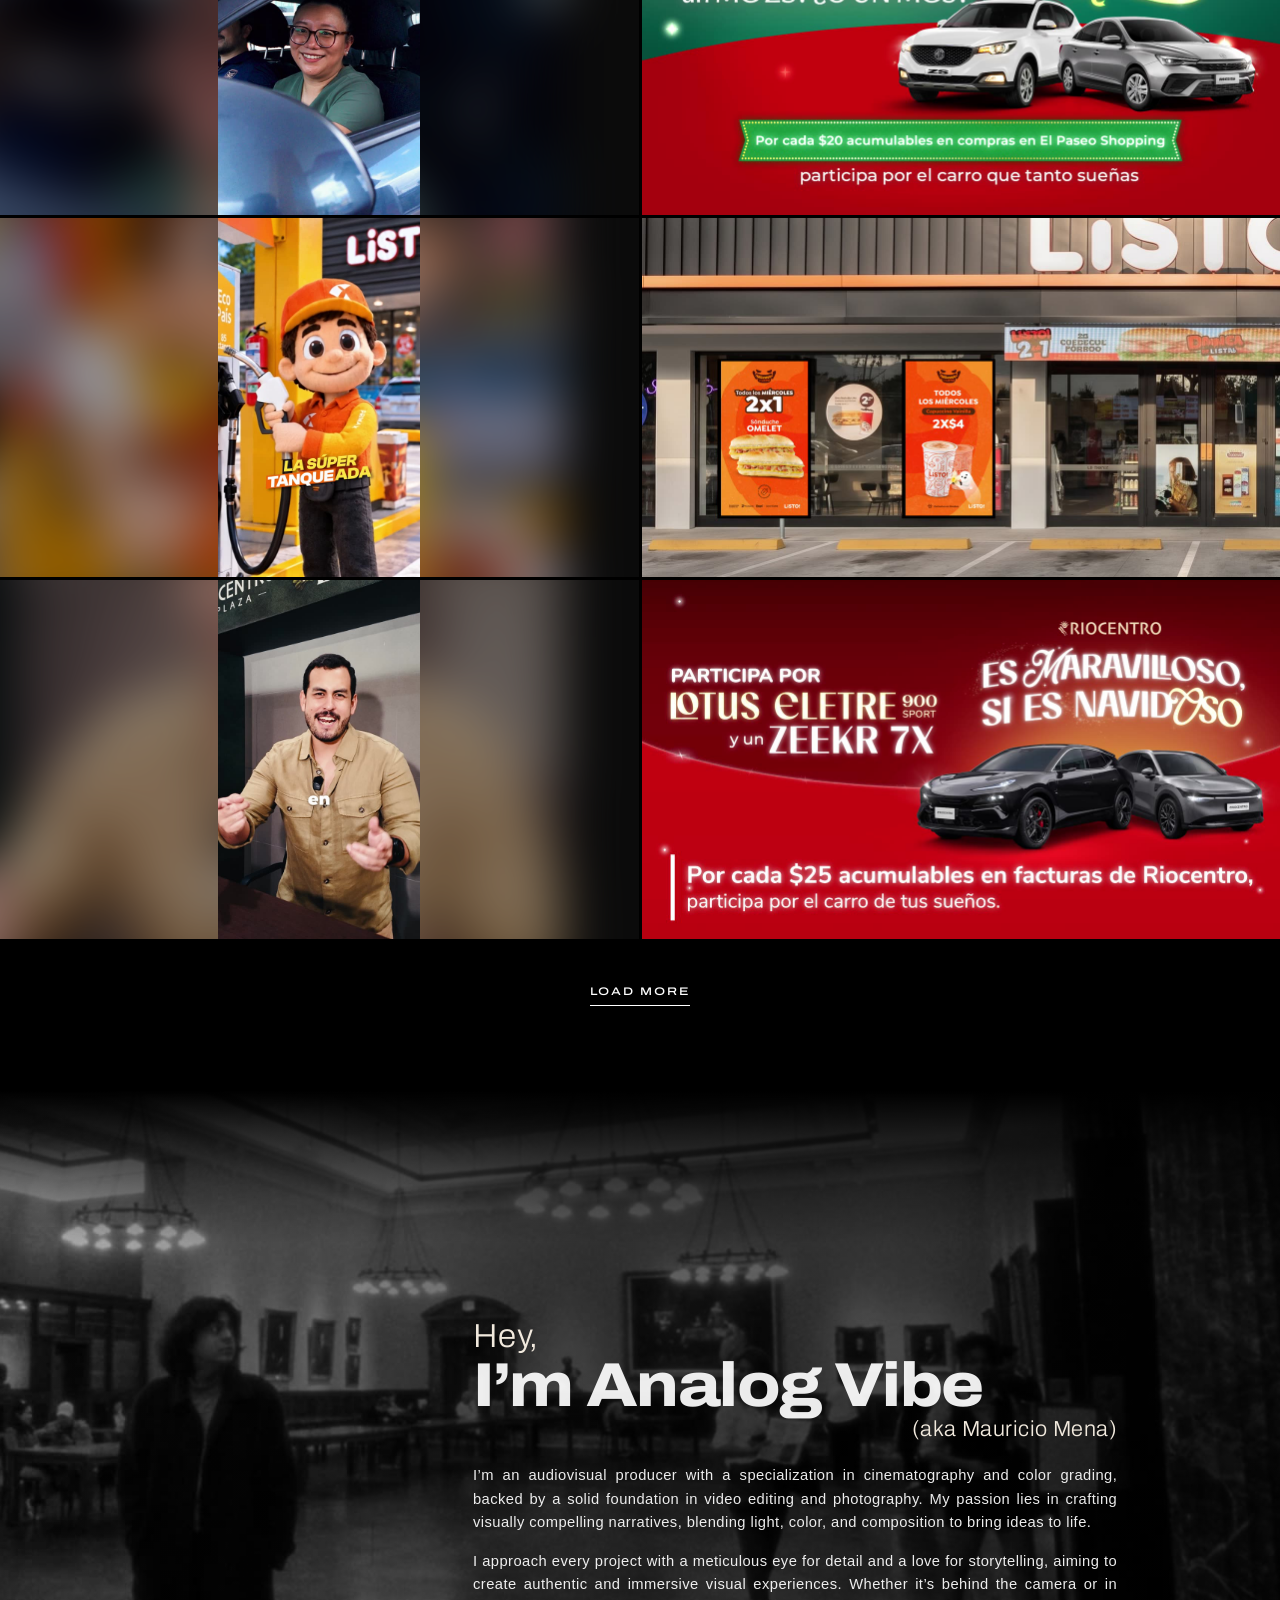
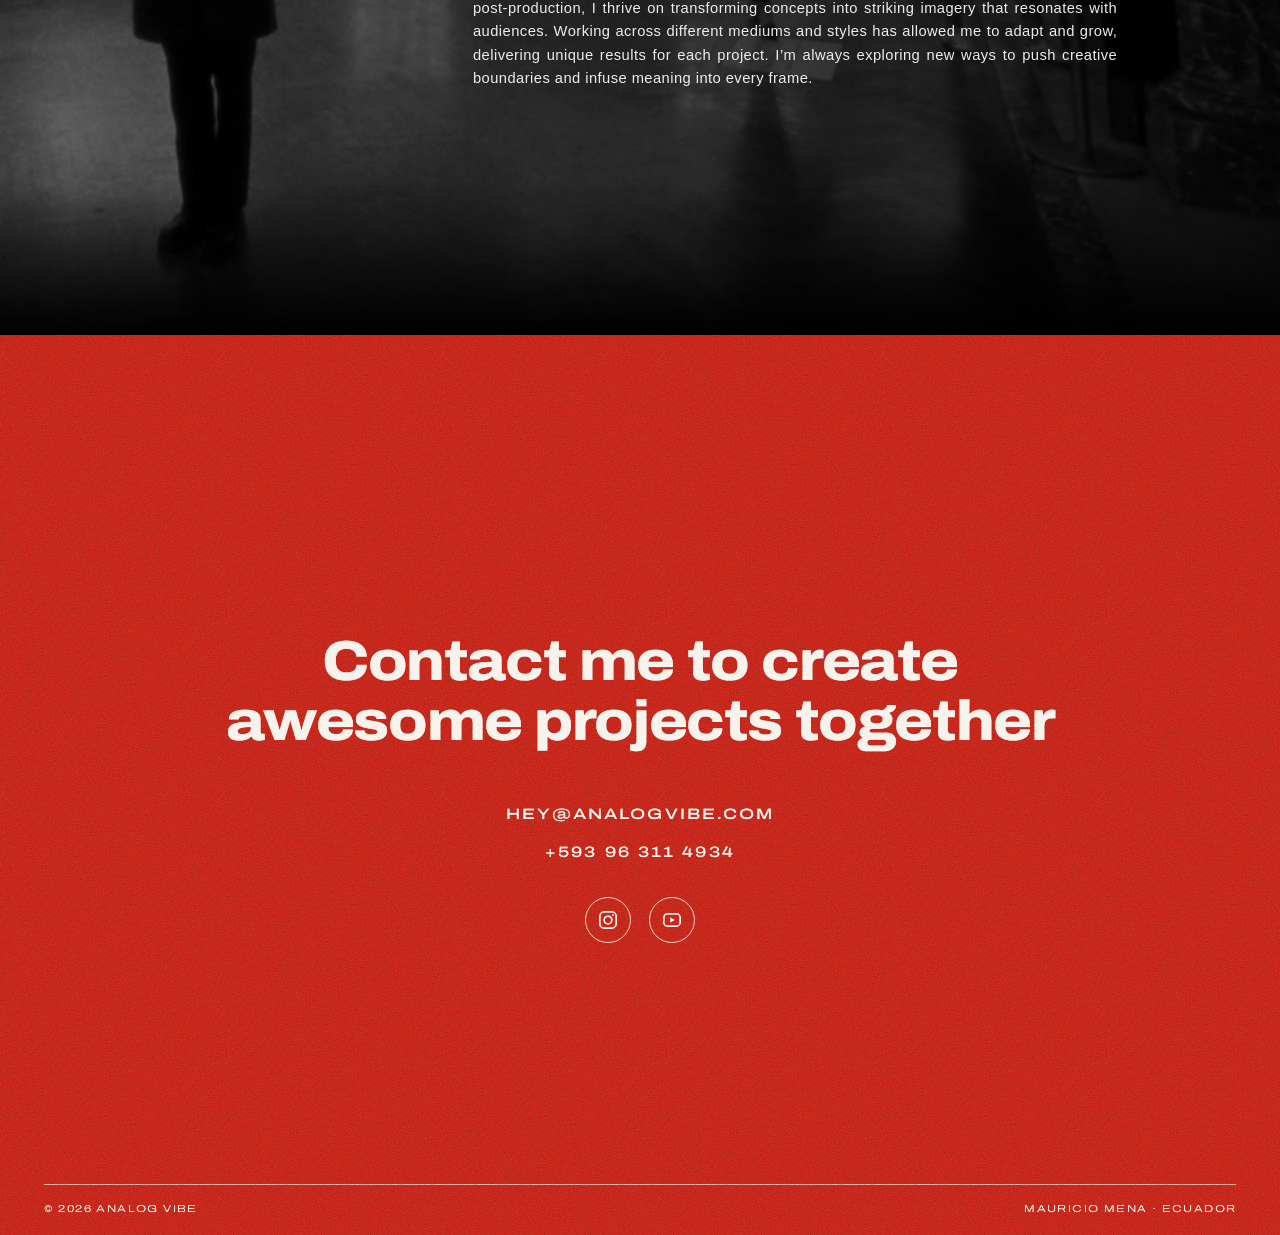
==== commit fd76a85d: "Add files via upload" ====
--- a/index.html
+++ b/index.html
@@ -63,8 +63,8 @@
 
   <div class="band band--sep" id="digital-band" aria-label="Digital y motion">
     <div class="band__track">
-      <p class="band__set">Digital &amp; Motion &darr; Social / UGC &darr; Performance &darr; Pantallas &darr; Motion graphics &darr; Digital &amp; Motion &darr; Social / UGC &darr; Performance &darr; Pantallas &darr; Motion graphics &darr; </p>
-      <p class="band__set" aria-hidden="true">Digital &amp; Motion &darr; Social / UGC &darr; Performance &darr; Pantallas &darr; Motion graphics &darr; Digital &amp; Motion &darr; Social / UGC &darr; Performance &darr; Pantallas &darr; Motion graphics &darr; </p>
+      <p class="band__set">Digital &amp; Motion &darr; Social &darr; Motion graphics &darr; Digital &amp; Motion &darr; Social &darr; Motion graphics &darr; </p>
+      <p class="band__set" aria-hidden="true">Digital &amp; Motion &darr; Social &darr; Motion graphics &darr; Digital &amp; Motion &darr; Social &darr; Motion graphics &darr; </p>
     </div>
   </div>
   <section class="work work--digital" id="digital" data-block="digital" aria-label="Contenido digital y motion">
--- a/css/style.css
+++ b/css/style.css
@@ -41,7 +41,7 @@
 .hero__brand{position:absolute;left:50%;top:62%;width:min(62vw,720px);transform:translate(-50%,-50%)}
 .hero__logo{width:100%;height:auto;filter:drop-shadow(0 2px 14px rgba(0,0,0,.25))}
 .hero__brand{container-type:inline-size}
-.hero__role{position:absolute;left:58.8%;right:11.4%;bottom:1.6%;margin:0;padding:0;text-align:right;white-space:nowrap;font-family:var(--wide);font-stretch:125%;font-variation-settings:"wdth" 125;font-weight:400;text-transform:uppercase;font-size:clamp(6px,.62vw,9px);font-size:1.26cqw;letter-spacing:.12em;line-height:1;color:#e9e7e4;text-shadow:0 1px 8px rgba(0,0,0,.45)}
+.hero__role{display:none;position:absolute;left:58.8%;right:11.4%;bottom:8.5%;margin:0;padding:0;text-align:right;white-space:nowrap;font-family:var(--wide);font-stretch:125%;font-variation-settings:"wdth" 125;font-weight:400;text-transform:uppercase;font-size:clamp(6px,.62vw,9px);font-size:1.26cqw;letter-spacing:.12em;line-height:1;color:#e9e7e4;text-shadow:0 1px 8px rgba(0,0,0,.45)}
 
 /* grano de película sobre el rojo */
 .band,.contact{position:relative;isolation:isolate}
@@ -71,6 +71,9 @@
 
 .tile{all:unset;box-sizing:border-box;position:relative;display:block;aspect-ratio:16/9;overflow:hidden;cursor:pointer;background:#0b0b0b;min-width:0;will-change:transform}
 .tile:focus-visible{outline:3px solid var(--red-hi);outline-offset:-3px}
+/* video vertical (reels): se ve completo al centro, con su propio color difuminado de fondo */
+.tile__bg{position:absolute;inset:-12%;width:124%;height:124%;object-fit:cover;filter:blur(26px) saturate(1.1) brightness(.62)}
+.tile--v .tile__media{object-fit:contain}
 .tile__media{position:absolute;inset:0;width:100%;height:100%;object-fit:cover;transition:transform 1.1s cubic-bezier(.2,.8,.2,1)}
 .tile__shade{position:absolute;inset:0;background:rgba(0,0,0,.55);opacity:0;transition:opacity .45s}
 .tile__tint{position:absolute;inset:0;background:var(--red);mix-blend-mode:multiply;opacity:0;transition:opacity .5s}
@@ -152,18 +155,26 @@
 /* móvil */
 @media (max-width:900px){
   .about{min-height:0}
-  .about__text{margin-left:0;width:100%;text-align:left}
+  .about{padding:44px max(28px,8vw)}
+  .about__text{margin-left:0;width:100%;text-align:left;font-size:12.5px;line-height:1.6;hyphens:none;overflow-wrap:break-word}
   .about__bg::after{background:linear-gradient(rgba(0,0,0,.6),rgba(0,0,0,.72))}
 }
 @media (max-width:700px){
-  .grid{grid-template-columns:1fr}
-  .tile__name{font-size:clamp(15px,4.6vw,20px)}
-  .tile__sub{font-size:10px}
-  .tile__credit{font-size:8px}
+  .grid{grid-template-columns:repeat(2,minmax(0,1fr));gap:2px}
+  .tile__text{padding:0 6%}
+  .tile__name{font-size:clamp(10px,3.1vw,15px);letter-spacing:.05em}
+  .tile__sub{font-size:7px;margin-top:.5em;letter-spacing:.1em}
+  .tile__credit{font-size:6px;bottom:8px}
+  .work__bar{padding:14px var(--gutter);gap:8px}
+  .work__count{display:none}
+  .filters{flex-wrap:nowrap;overflow-x:auto;gap:18px;width:100%;scrollbar-width:none;-webkit-overflow-scrolling:touch}
+  .filters::-webkit-scrollbar{display:none}
+  .filters button{font-size:9px;letter-spacing:.12em;white-space:nowrap;flex:none}
+  .more{padding-top:28px}
 }
 @media (max-width:560px){
   .hero__brand{width:80vw;top:60%}
-  .hero__role{position:static;margin:-.4em 0 0;padding-right:11%;font-size:9px;letter-spacing:.16em}
+  .hero__role{font-size:5.6px;letter-spacing:.08em}
   .nav{font-size:10px}
   .nav__brand{display:none}
   .nav{justify-content:flex-end}
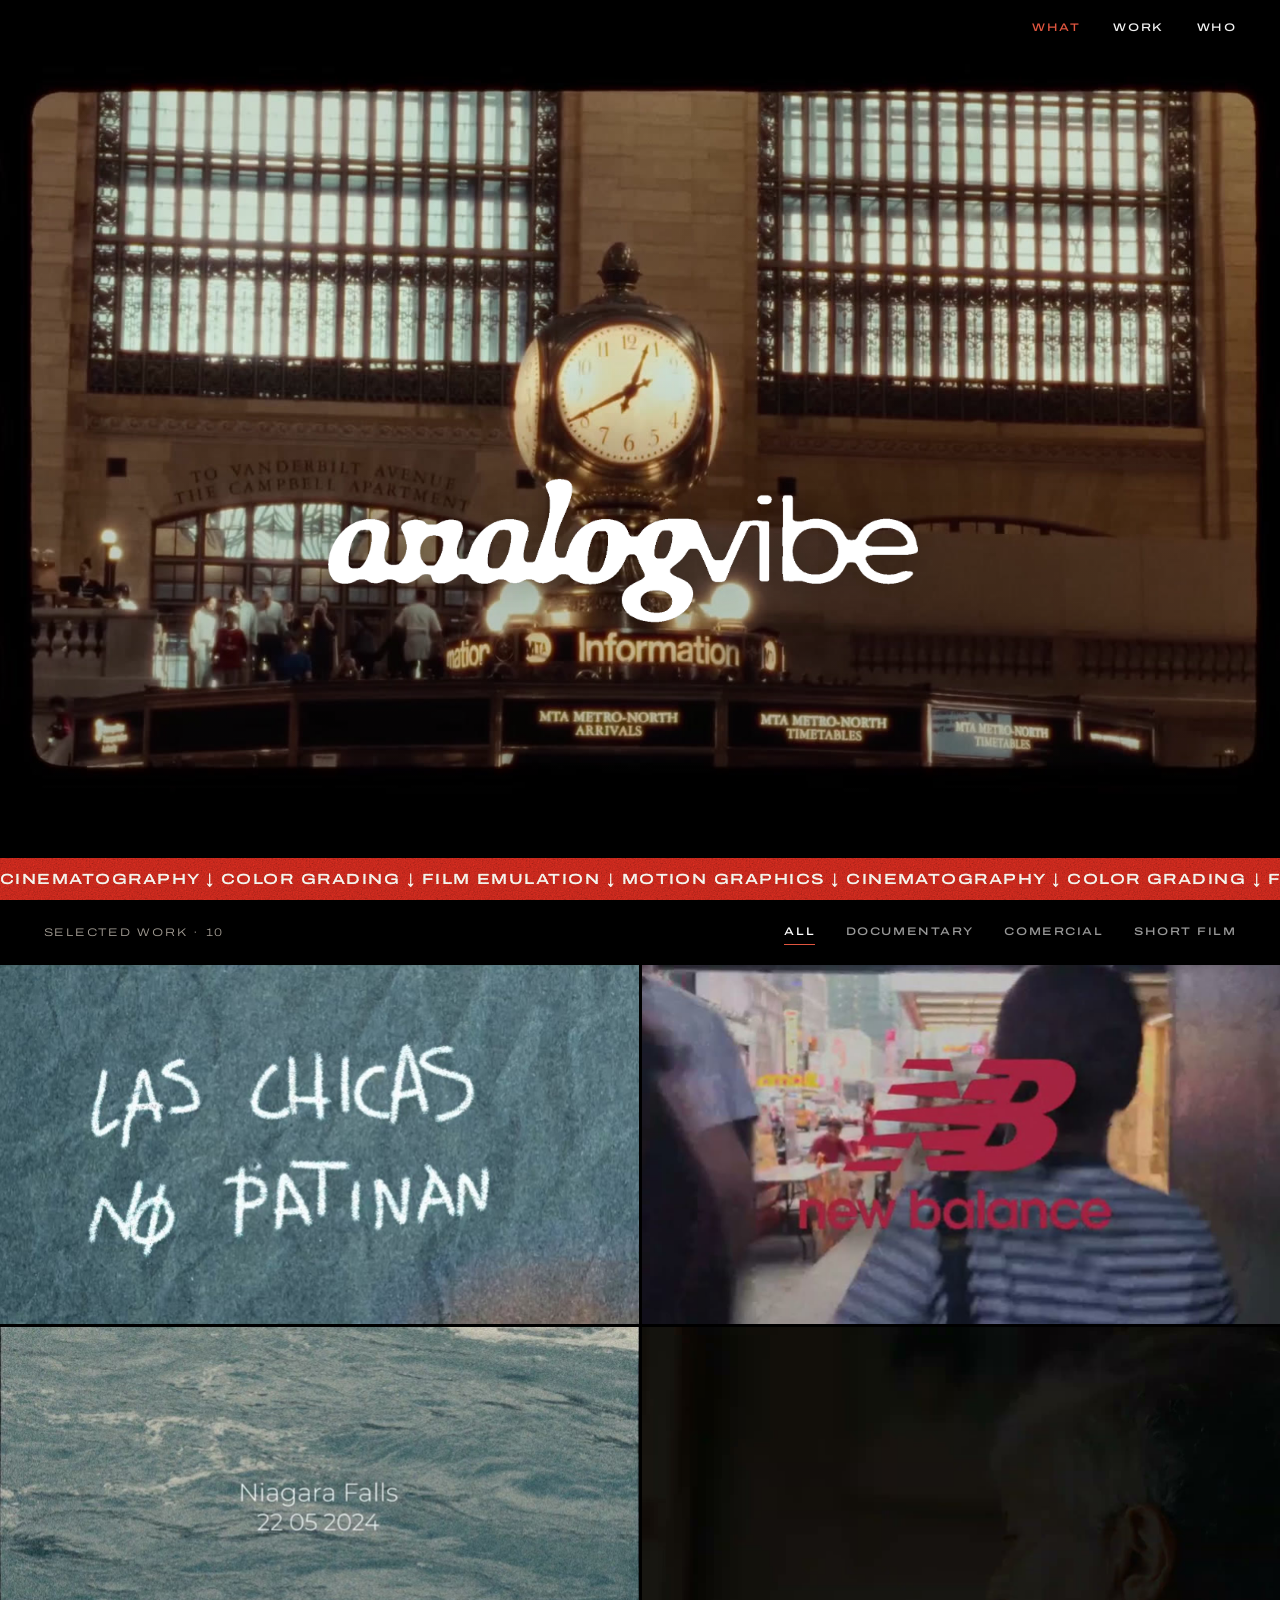
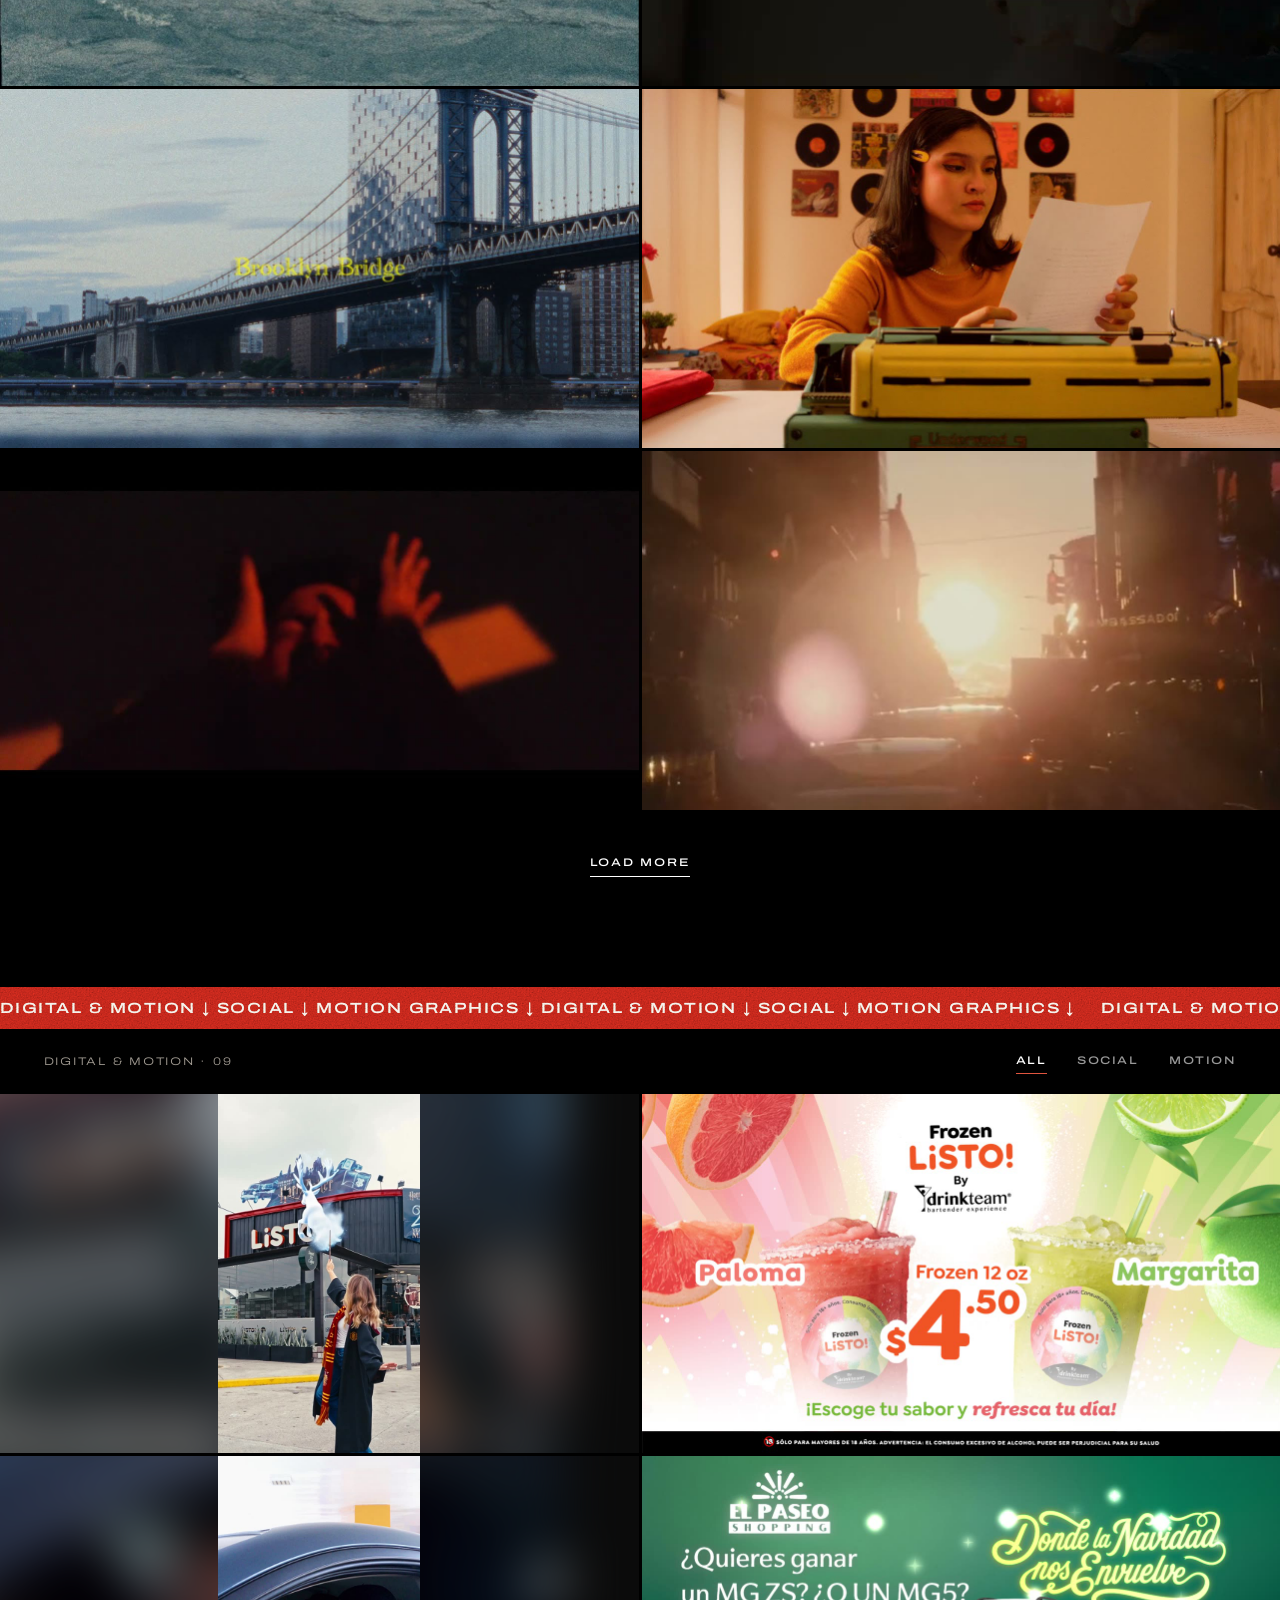
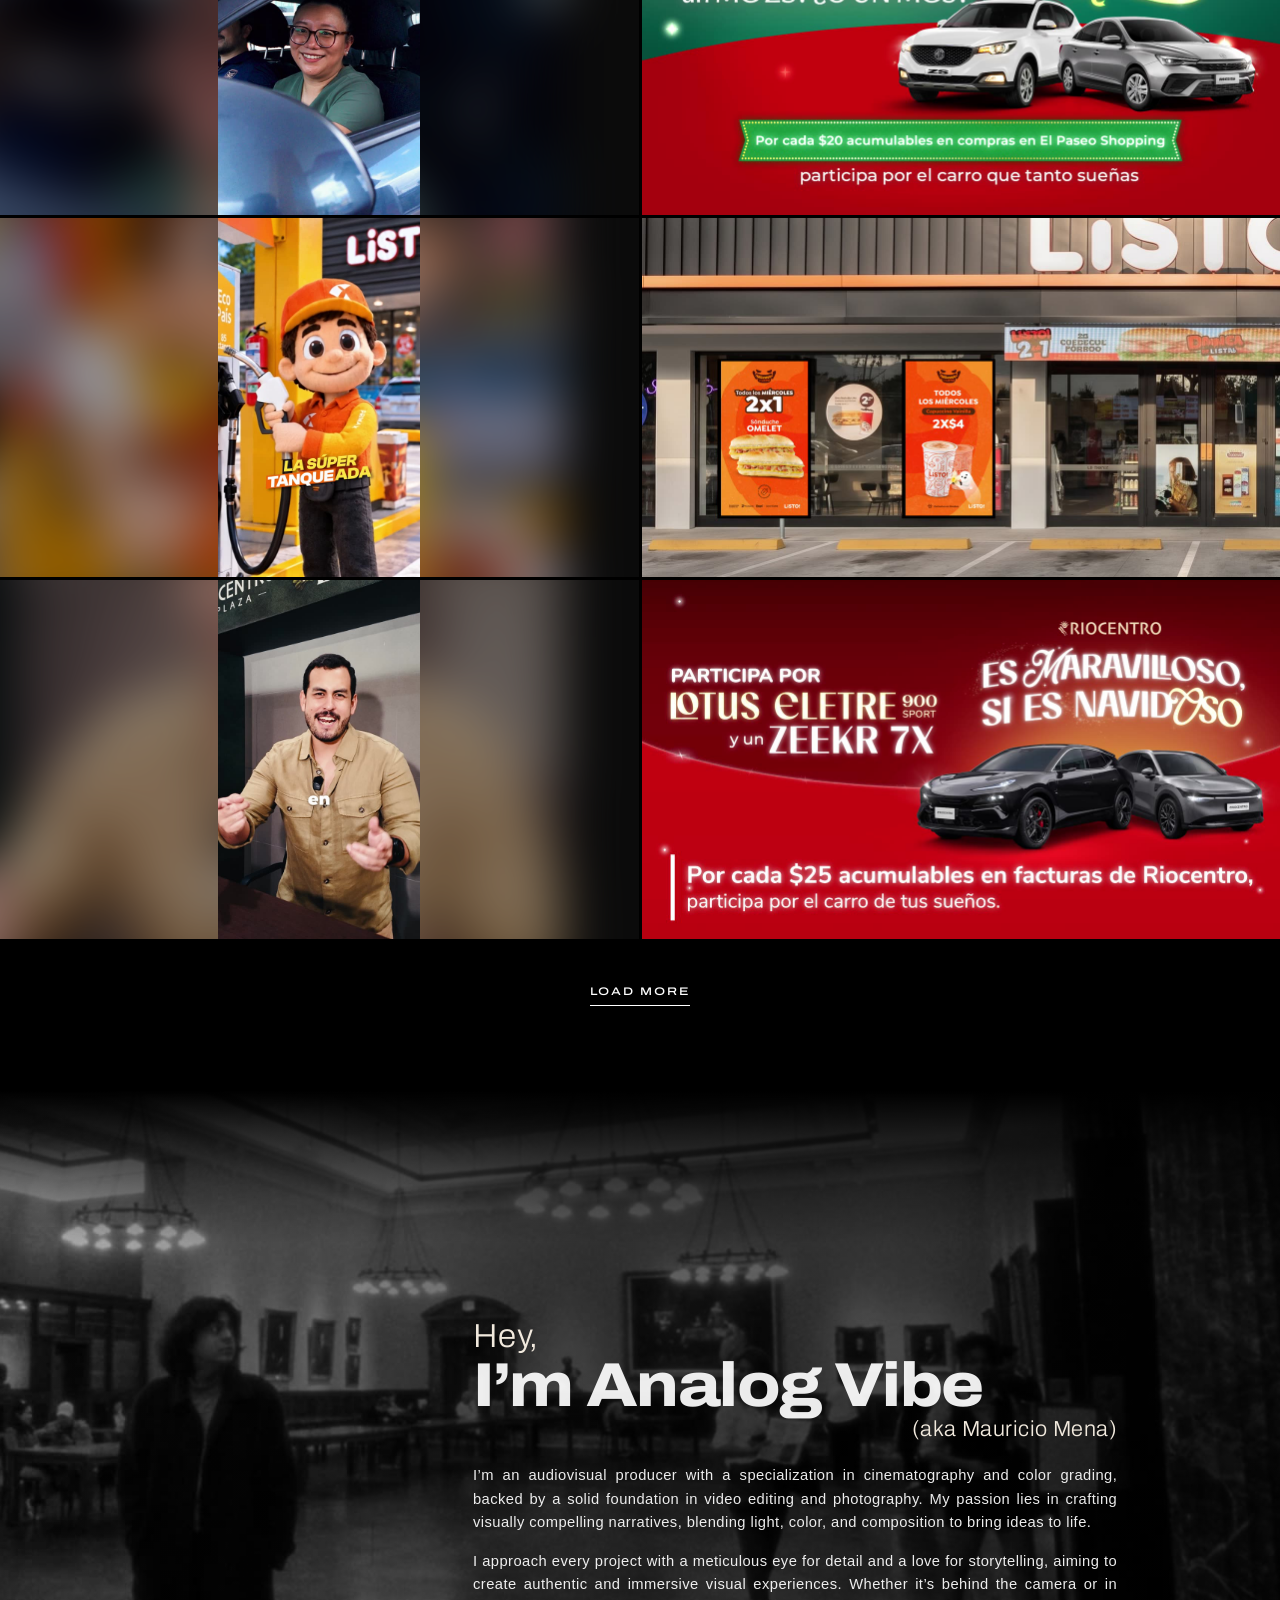
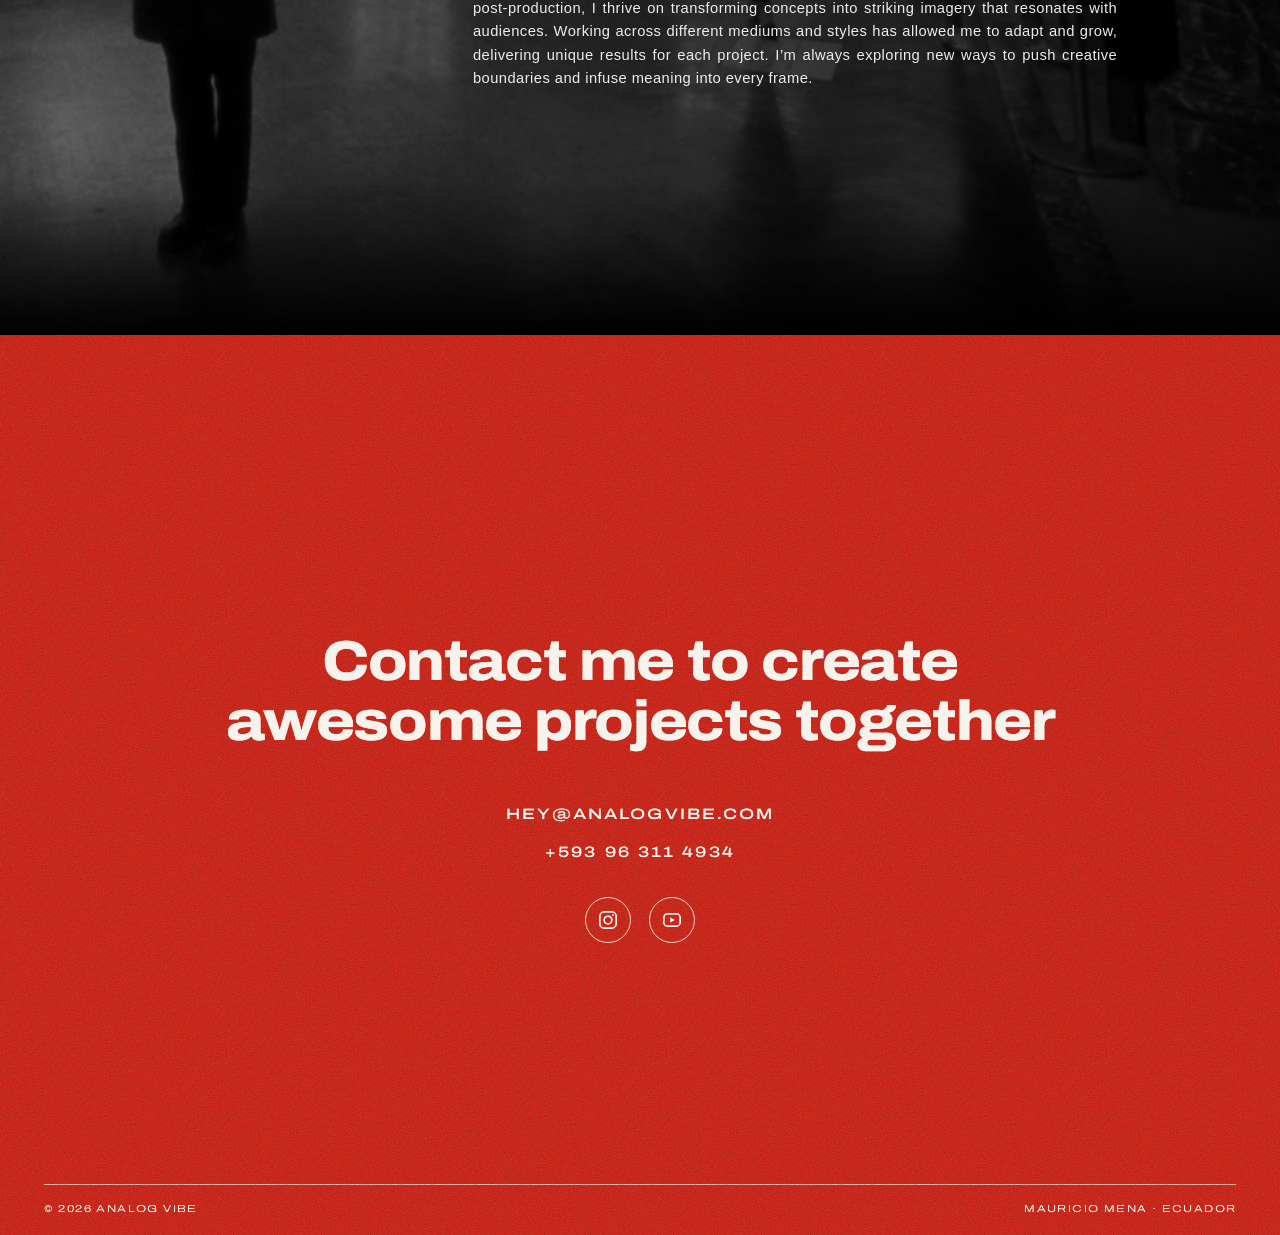
==== commit b22b3ce0: "Add files via upload" ====
--- a/index.html
+++ b/index.html
@@ -1,29 +1,45 @@
 <!doctype html>
-<html lang="es">
+<html lang="en">
 <head>
 <meta charset="utf-8">
 <meta name="viewport" content="width=device-width, initial-scale=1, viewport-fit=cover">
-<title>Analog Vibe | Cinematographer and Colorist</title>
-<meta name="description" content="Analog Vibe (Mauricio Mena) es productor audiovisual especializado en cinematografía y color grading. Documentales, comerciales, cortometrajes, contenido digital y motion graphics.">
+<title>Analog Vibe | Cinematographer &amp; Colorist · Mauricio Mena</title>
+<meta name="description" content="Analog Vibe is Mauricio Mena, an Ecuador-based cinematographer and colorist. Documentaries, commercials, short films, social content and motion graphics.">
+<meta name="author" content="Mauricio Mena">
+<meta name="robots" content="index,follow,max-image-preview:large,max-video-preview:-1">
 <meta name="theme-color" content="#000000">
-<link rel="canonical" href="https://analogvibe.com/">
+<link rel="canonical" href="https://analogvibe001.github.io/analogvibe/">
 <meta property="og:type" content="website">
-<meta property="og:title" content="Analog Vibe | Cinematographer and Colorist">
-<meta property="og:description" content="Productor audiovisual: cinematografía, color grading, contenido digital y motion graphics.">
-<meta property="og:image" content="assets/img/hero-poster.jpg">
-<link rel="icon" href="assets/img/favicon.png">
+<meta property="og:site_name" content="Analog Vibe">
+<meta property="og:locale" content="en_US">
+<meta property="og:url" content="https://analogvibe001.github.io/analogvibe/">
+<meta property="og:title" content="Analog Vibe | Cinematographer &amp; Colorist">
+<meta property="og:description" content="Cinematography, color grading, film emulation and motion graphics by Mauricio Mena. Documentaries, commercials, short films and social content.">
+<meta property="og:image" content="https://analogvibe001.github.io/analogvibe/assets/img/og-image.jpg">
+<meta property="og:image:width" content="1200">
+<meta property="og:image:height" content="630">
+<meta property="og:image:alt" content="Analog Vibe logo over a frame of the showreel">
+<meta name="twitter:card" content="summary_large_image">
+<meta name="twitter:title" content="Analog Vibe | Cinematographer &amp; Colorist">
+<meta name="twitter:description" content="Cinematography, color grading and motion graphics by Mauricio Mena.">
+<meta name="twitter:image" content="https://analogvibe001.github.io/analogvibe/assets/img/og-image.jpg">
+<link rel="icon" href="assets/img/favicon.png" type="image/png">
+<link rel="apple-touch-icon" href="assets/img/favicon.png">
 <link rel="preconnect" href="https://fonts.googleapis.com">
 <link rel="preconnect" href="https://fonts.gstatic.com" crossorigin>
-<link rel="stylesheet" href="https://fonts.googleapis.com/css2?family=Archivo:wdth,wght@62..125,100..900&display=swap">
+<link rel="stylesheet" href="https://fonts.googleapis.com/css2?family=Archivo:wdth,wght@100..125,400..800&display=swap">
 <link rel="stylesheet" href="css/style.css">
 <script type="application/ld+json">
-{"@context":"https://schema.org","@type":"Person","name":"Mauricio Mena","alternateName":"Analog Vibe","jobTitle":"Cinematographer and Colorist","email":"hey@analogvibe.com","telephone":"+593963114934","sameAs":["https://www.instagram.com/analog_vibe001/","https://www.youtube.com/@analog_vibe001"]}
+{"@context":"https://schema.org","@graph":[
+{"@type":"WebSite","@id":"https://analogvibe001.github.io/analogvibe/#site","url":"https://analogvibe001.github.io/analogvibe/","name":"Analog Vibe","inLanguage":"en","publisher":{"@id":"https://analogvibe001.github.io/analogvibe/#person"}},
+{"@type":"Person","@id":"https://analogvibe001.github.io/analogvibe/#person","name":"Mauricio Mena","alternateName":"Analog Vibe","url":"https://analogvibe001.github.io/analogvibe/","image":"https://analogvibe001.github.io/analogvibe/assets/img/og-image.jpg","jobTitle":"Cinematographer and Colorist","description":"Audiovisual producer specialized in cinematography and color grading, based in Ecuador.","knowsAbout":["Cinematography","Color grading","Film emulation","Motion graphics","Video editing","Photography"],"address":{"@type":"PostalAddress","addressCountry":"EC"},"email":"hey@analogvibe.com","telephone":"+593963114934","sameAs":["https://www.instagram.com/analog_vibe001/","https://www.youtube.com/@analog_vibe001"]}
+]}
 </script>
 </head>
 <body>
 
 <nav class="nav" aria-label="Principal">
-  <a class="nav__brand" href="#what">ANALOG VIBE</a>
+  <a class="nav__brand" href="#what" aria-label="Analog Vibe, back to top"><img src="assets/img/logo-nav.png" alt="Analog Vibe" width="483" height="120"></a>
   <span class="nav__links">
   <a href="#what" data-spy="what">WHAT</a>
   <a href="#work" data-spy="work">WORK</a>
@@ -39,7 +55,7 @@
   <div class="hero__shade"></div>
   <div class="hero__brand">
     <h1 class="sr-only">Analog Vibe, cinematographer &amp; colorist</h1>
-    <img class="hero__logo" src="assets/img/logo.png" alt="Analog Vibe" width="1895" height="492">
+    <img class="hero__logo" src="assets/img/logo.png" alt="Analog Vibe" width="1565" height="389" fetchpriority="high" decoding="async">
     <p class="hero__role">cinematographer &amp; colorist</p>
   </div>
 </header>
@@ -57,6 +73,7 @@
       <p class="work__count" aria-live="polite"></p>
       <div class="filters" role="group" aria-label="Filtrar proyectos"></div>
     </div>
+    <h2 class="sr-only">Cinematography and color grading work</h2>
     <div class="stage"><div class="grid"></div></div>
     <div class="more"><button type="button" class="more__btn" hidden>Load More</button></div>
   </section>
@@ -72,6 +89,7 @@
       <p class="work__count" aria-live="polite"></p>
       <div class="filters" role="group" aria-label="Filtrar proyectos digitales"></div>
     </div>
+    <h2 class="sr-only">Digital content and motion graphics work</h2>
     <div class="stage"><div class="grid"></div></div>
     <div class="more"><button type="button" class="more__btn" hidden>Load More</button></div>
   </section>
@@ -108,7 +126,7 @@
   <p class="contact__legal"><span>&copy; 2026 Analog Vibe</span><span>Mauricio Mena · Ecuador</span></p>
 </footer>
 
-<dialog class="lb" id="lightbox" aria-label="Reproductor de video">
+<dialog class="lb" id="lightbox" aria-label="Video player">
   <div class="lb__inner">
     <button type="button" class="lb__close" aria-label="Cerrar video">&times;</button>
     <div class="lb__screen" id="lbScreen"></div>
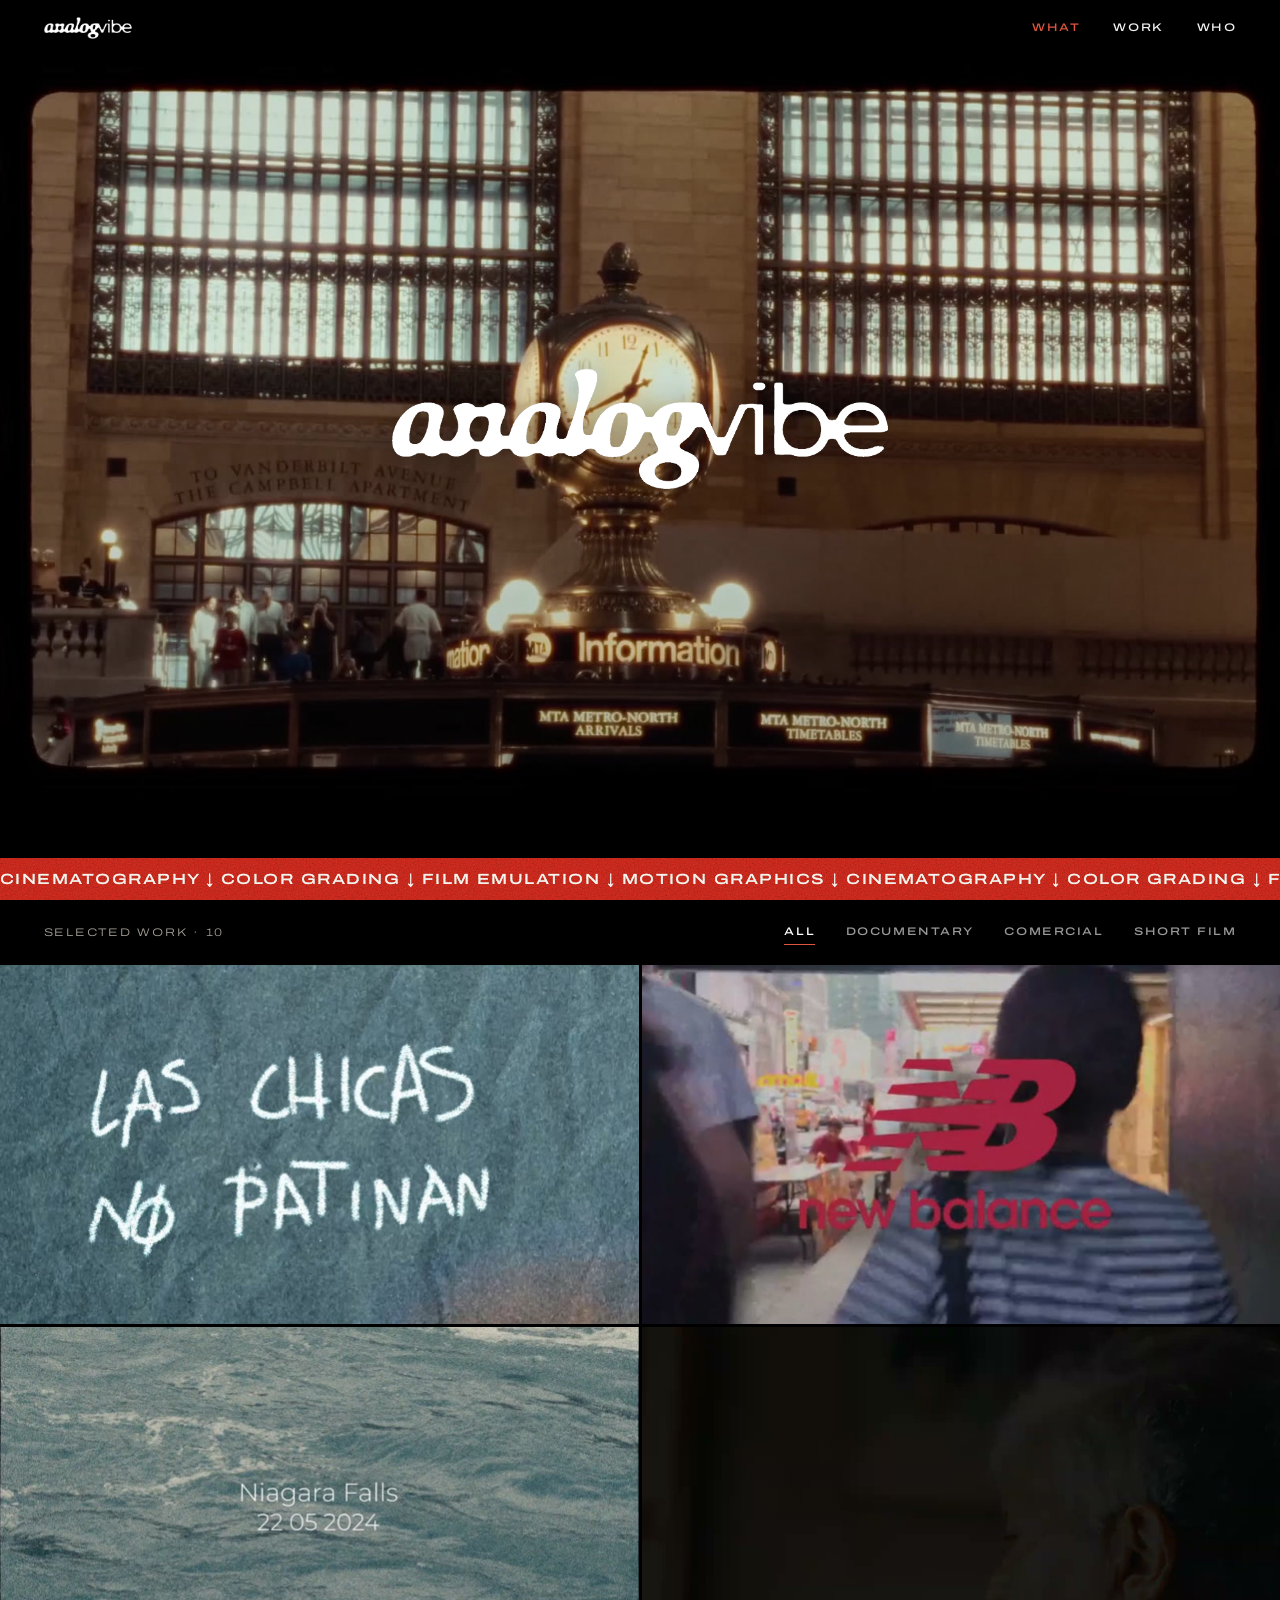
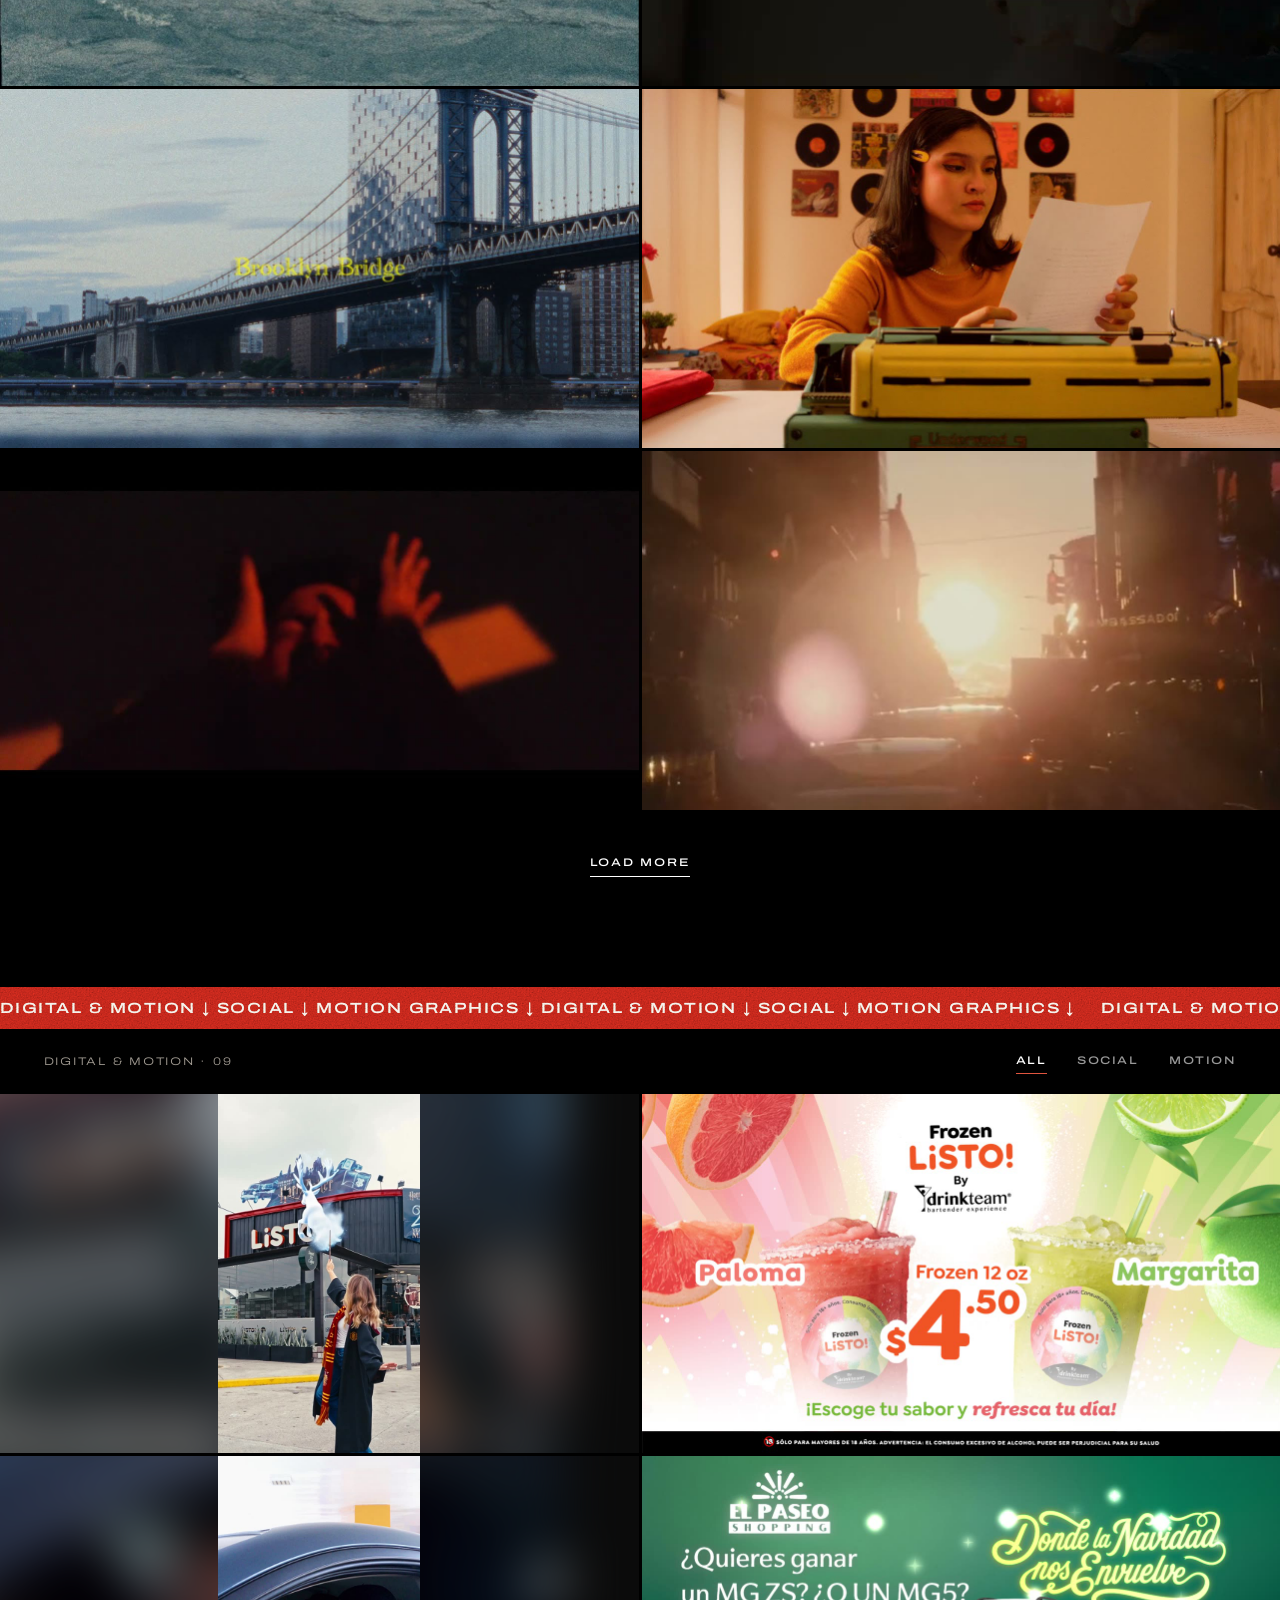
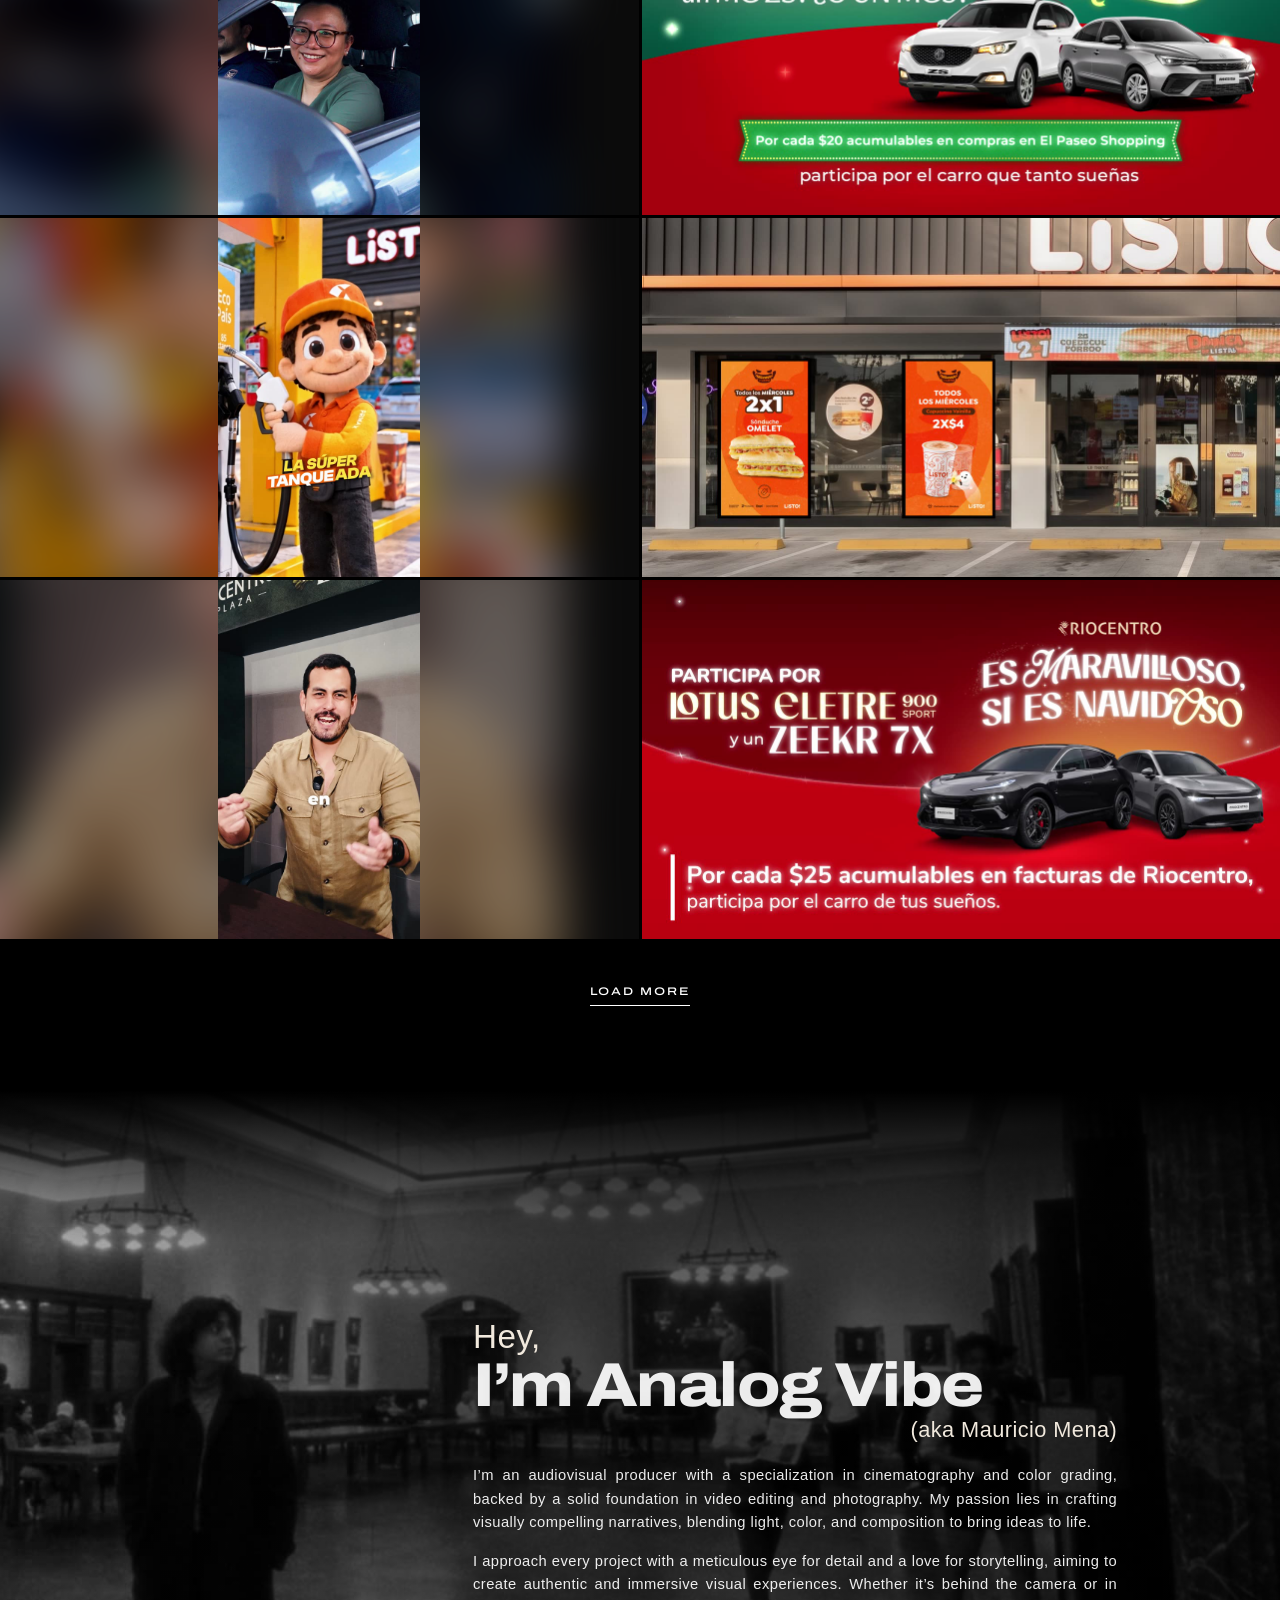
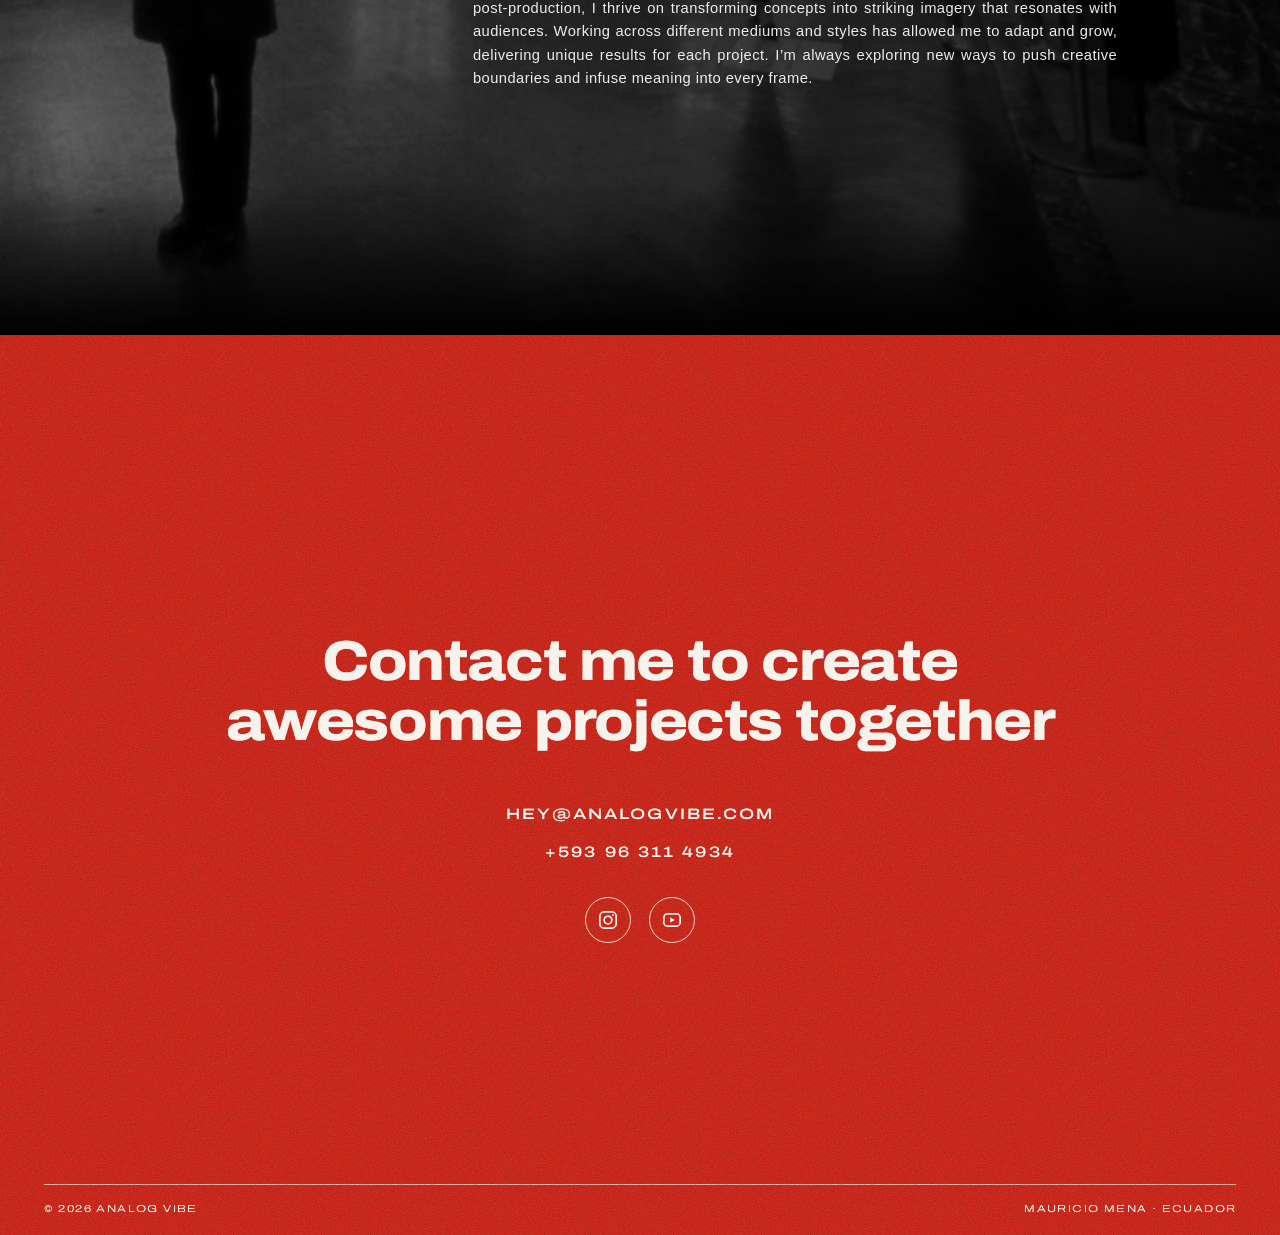
==== commit 82ea1fb1: "Add files via upload" ====
--- a/index.html
+++ b/index.html
@@ -138,7 +138,7 @@
   </div>
 </dialog>
 
-<noscript><p style="padding:24px;text-align:center">Activa JavaScript para ver la galería, o visita <a href="https://www.youtube.com/@analog_vibe001">YouTube</a>.</p></noscript>
+<noscript><div style="padding:24px;max-width:720px;margin:0 auto"><p>Enable JavaScript to see the video gallery, or visit <a href="https://www.youtube.com/@analog_vibe001">YouTube</a>.</p><ul><li>Las chicas no patinan | Documental por Mauricio Mena</li><li>Always on the run |New balance Spec Ad | Apple Log | Dehancer</li><li>Niagara Falls</li><li>Renne | Short Film</li><li>Conocí Brooklyn Bridge | Film emulation Dehancer | Fx30</li><li>Tengo algo que confesarte — Cortometraje</li><li>mm. | doc</li><li>New York | El orden del caos | Film emulation Dehancer | Apple Log</li><li>Grand Central Terminal | Film emulation Dehancer | Iphone 15 pro</li><li>Un día en Coney Island | Film emulation Dehancer | Apple Log</li><li>Harry Potter 25 Years of Magic | LiSTO!</li><li>Menuboard Frozen | LiSTO!</li><li>La Súper Tanqueada del Año | Cuarta ganadora</li><li>Donde la Navidad nos envuelve | El Paseo Shopping</li><li>Maxito Sésamo | Primax</li><li>Promos diarias en pantallas | LiSTO!</li><li>Reel de producción | Riocentro Plaza</li><li>Es maravilloso, si es Navidoso | Riocentro</li><li>Pantallas dobles Halloween | LiSTO!</li></ul></div></noscript>
 
 <script src="data/projects.js"></script>
 <script src="js/main.js"></script>
--- a/css/style.css
+++ b/css/style.css
@@ -27,18 +27,19 @@
 html{scroll-padding-top:56px}
 .nav{position:fixed;top:0;left:0;right:0;z-index:30;display:flex;align-items:center;justify-content:space-between;height:56px;padding:env(safe-area-inset-top,0px) max(var(--gutter),env(safe-area-inset-right,0px)) 0 max(var(--gutter),env(safe-area-inset-left,0px));font-family:var(--wide);font-stretch:125%;font-variation-settings:"wdth" 125;font-weight:500;font-size:11px;letter-spacing:.14em;background:transparent;transition:background .35s,backdrop-filter .35s}
 .nav.is-solid{background:rgba(0,0,0,.88);-webkit-backdrop-filter:blur(10px);backdrop-filter:blur(10px)}
-.nav__brand{opacity:0;pointer-events:none;transition:opacity .35s}
+.nav__brand{display:flex;align-items:center;opacity:0;pointer-events:none;transition:opacity .35s}
+.nav__brand img{height:22px;width:auto}
 .nav.is-solid .nav__brand{opacity:1;pointer-events:auto}
 .nav__links{display:flex;gap:clamp(18px,2.6vw,36px)}
 .nav a{text-decoration:none;color:rgba(255,255,255,.94);transition:color .25s}
 .nav a:hover,.nav a.is-active{color:var(--red-hi)}
-.nav__brand:hover{color:#fff}
+.nav__brand:hover{opacity:.8}
 
 /* hero */
 .hero{position:relative;height:calc(100svh - var(--band));min-height:440px;overflow:hidden;background:#000}
 .hero__video{position:absolute;inset:0;width:100%;height:100%;object-fit:cover}
 .hero__shade{position:absolute;inset:0;background:linear-gradient(rgba(0,0,0,.12),rgba(0,0,0,.05) 40%,rgba(0,0,0,.3))}
-.hero__brand{position:absolute;left:50%;top:62%;width:min(62vw,720px);transform:translate(-50%,-50%)}
+.hero__brand{position:absolute;left:50%;top:50%;width:min(44vw,500px);transform:translate(-50%,-50%)}
 .hero__logo{width:100%;height:auto;filter:drop-shadow(0 2px 14px rgba(0,0,0,.25))}
 .hero__brand{container-type:inline-size}
 .hero__role{display:none;position:absolute;left:58.8%;right:11.4%;bottom:8.5%;margin:0;padding:0;text-align:right;white-space:nowrap;font-family:var(--wide);font-stretch:125%;font-variation-settings:"wdth" 125;font-weight:400;text-transform:uppercase;font-size:clamp(6px,.62vw,9px);font-size:1.26cqw;letter-spacing:.12em;line-height:1;color:#e9e7e4;text-shadow:0 1px 8px rgba(0,0,0,.45)}
@@ -109,9 +110,9 @@
 .about__bg::after{content:"";position:absolute;inset:0;background:linear-gradient(90deg,rgba(0,0,0,.15),rgba(0,0,0,.55) 45%,rgba(0,0,0,.55)),linear-gradient(#000,transparent 18%,transparent 82%,#000)}
 .about__text{position:relative;margin-left:36%;width:min(54%,760px);font-size:clamp(13px,1.15vw,15px);letter-spacing:.03em;text-align:justify;color:rgba(255,255,255,.92);text-wrap:pretty}
 .about__text p{margin:0 0 1em}
-.about__hey{font-family:var(--wide);font-weight:300;font-size:clamp(22px,2.6vw,36px);line-height:1;color:var(--cream);margin:0!important;text-align:left}
+.about__hey{font-family:var(--font-body);font-weight:300;font-size:clamp(22px,2.6vw,36px);line-height:1;color:var(--cream);margin:0!important;text-align:left}
 .about__title{margin:0;font-family:var(--wide);font-stretch:112%;font-variation-settings:"wdth" 112;font-weight:800;font-size:clamp(32px,5vw,62px);line-height:1.05;letter-spacing:-.025em;text-align:left}
-.about__aka{font-family:var(--wide);font-weight:300;font-size:clamp(16px,1.7vw,24px);line-height:1.1;color:var(--cream);text-align:right;margin:0 0 1em!important}
+.about__aka{font-family:var(--font-body);font-weight:300;font-size:clamp(16px,1.7vw,24px);line-height:1.1;color:var(--cream);text-align:right;margin:0 0 1em!important}
 
 /* digital & motion */
 
@@ -173,7 +174,7 @@
   .more{padding-top:28px}
 }
 @media (max-width:560px){
-  .hero__brand{width:80vw;top:60%}
+  .hero__brand{width:60vw;top:50%}
   .hero__role{font-size:5.6px;letter-spacing:.08em}
   .nav{font-size:10px}
   .nav__brand{display:none}
